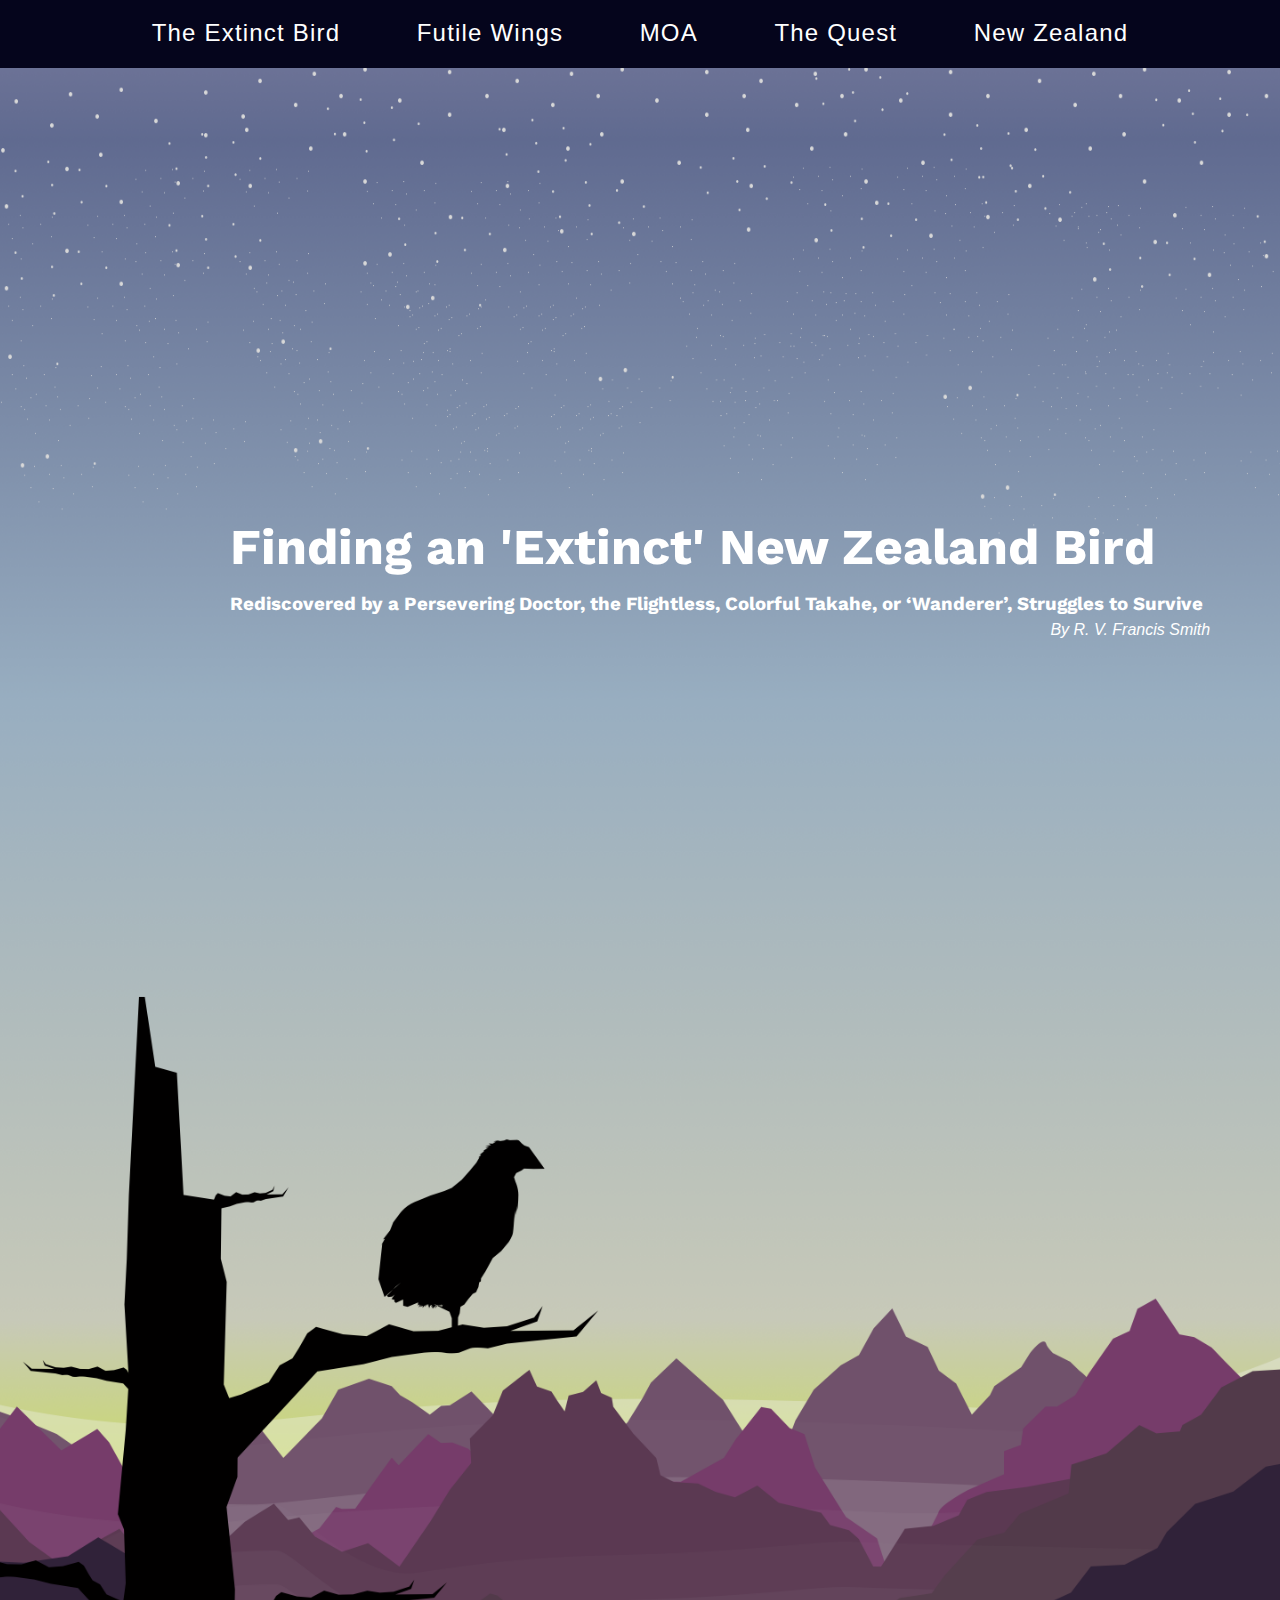
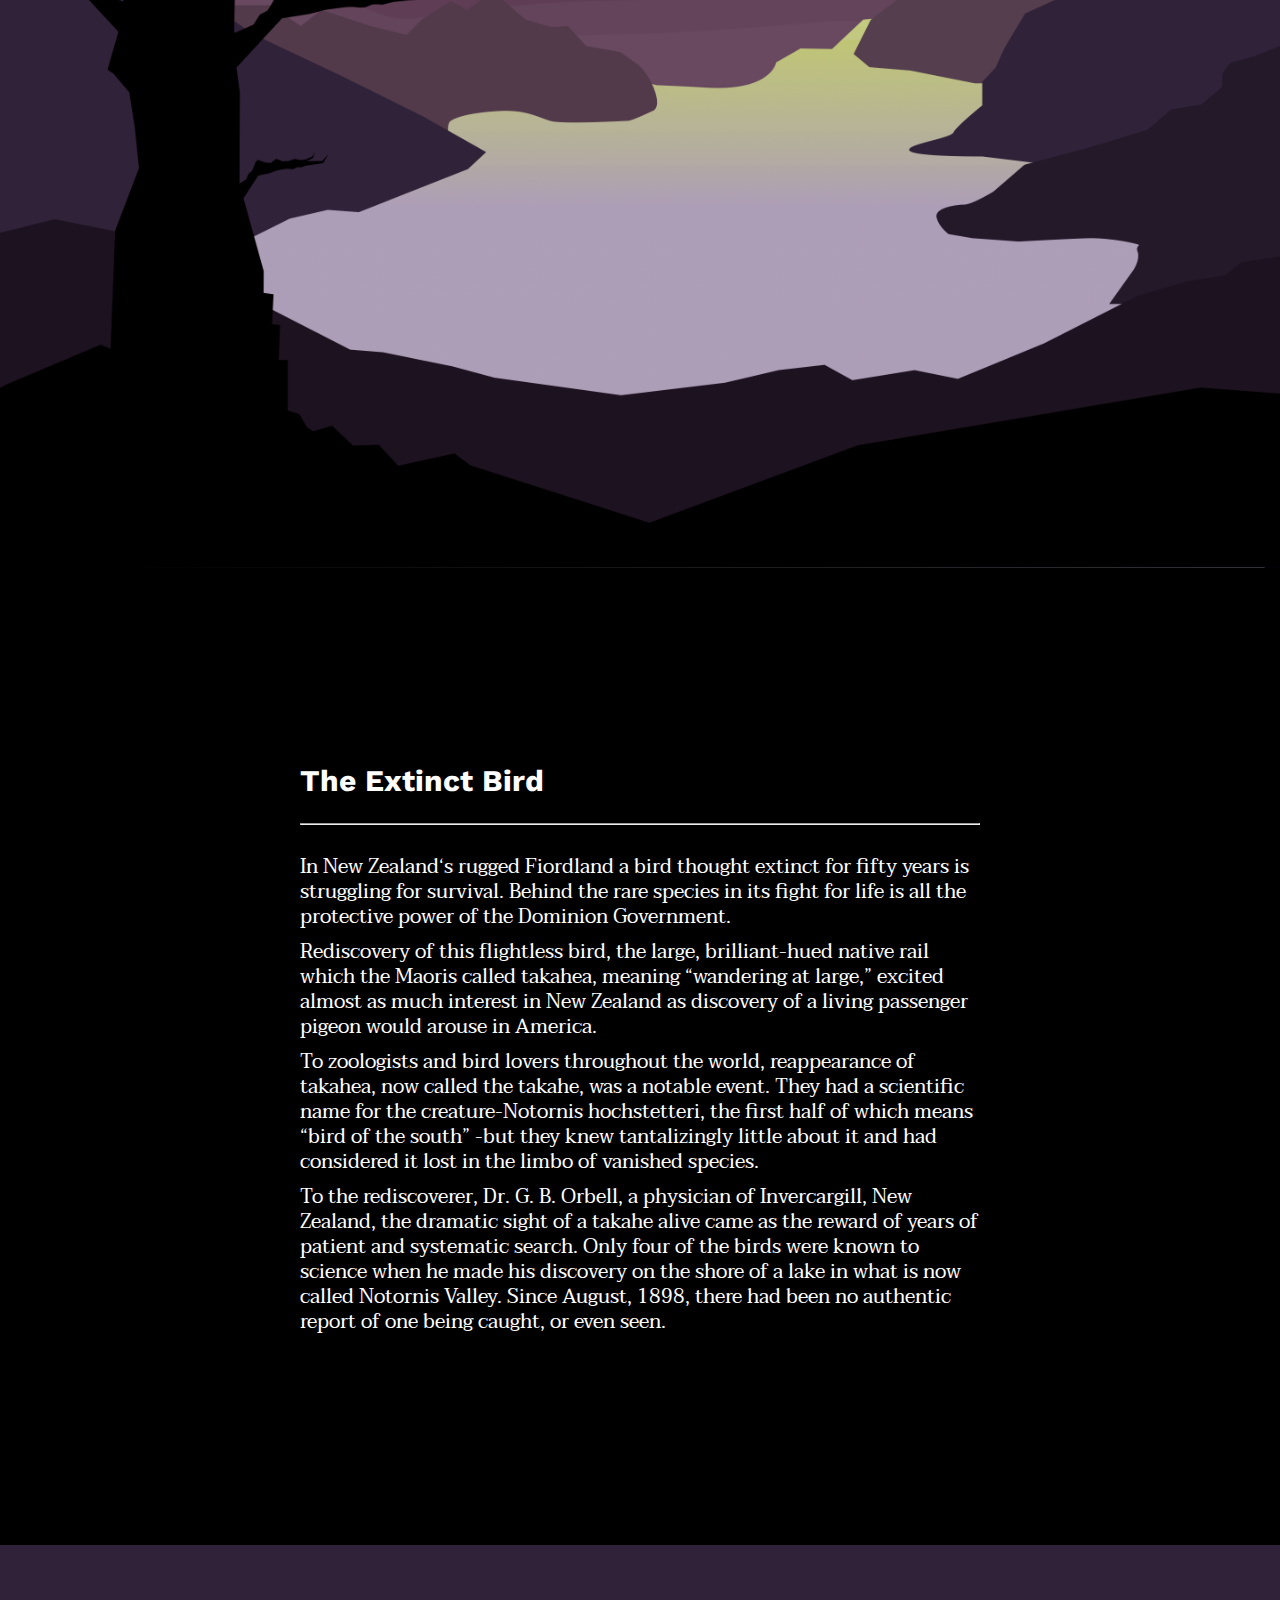
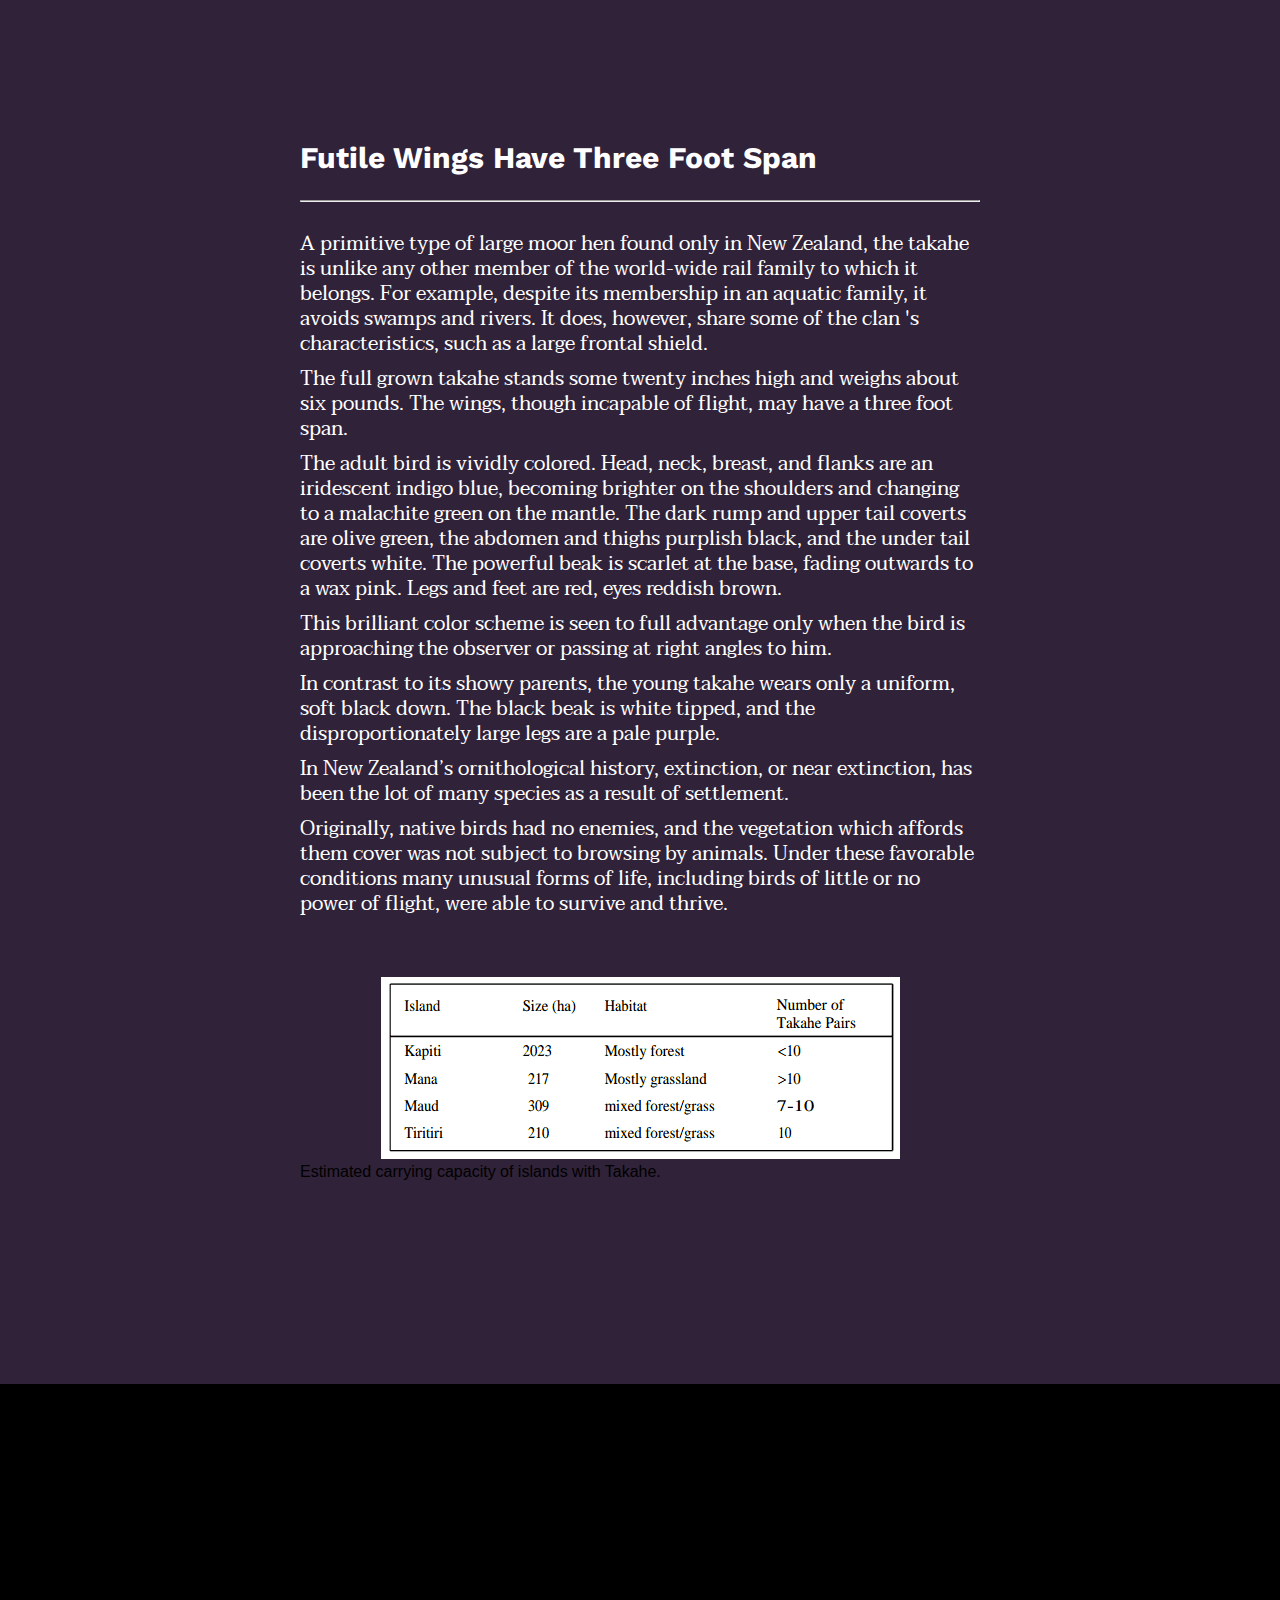
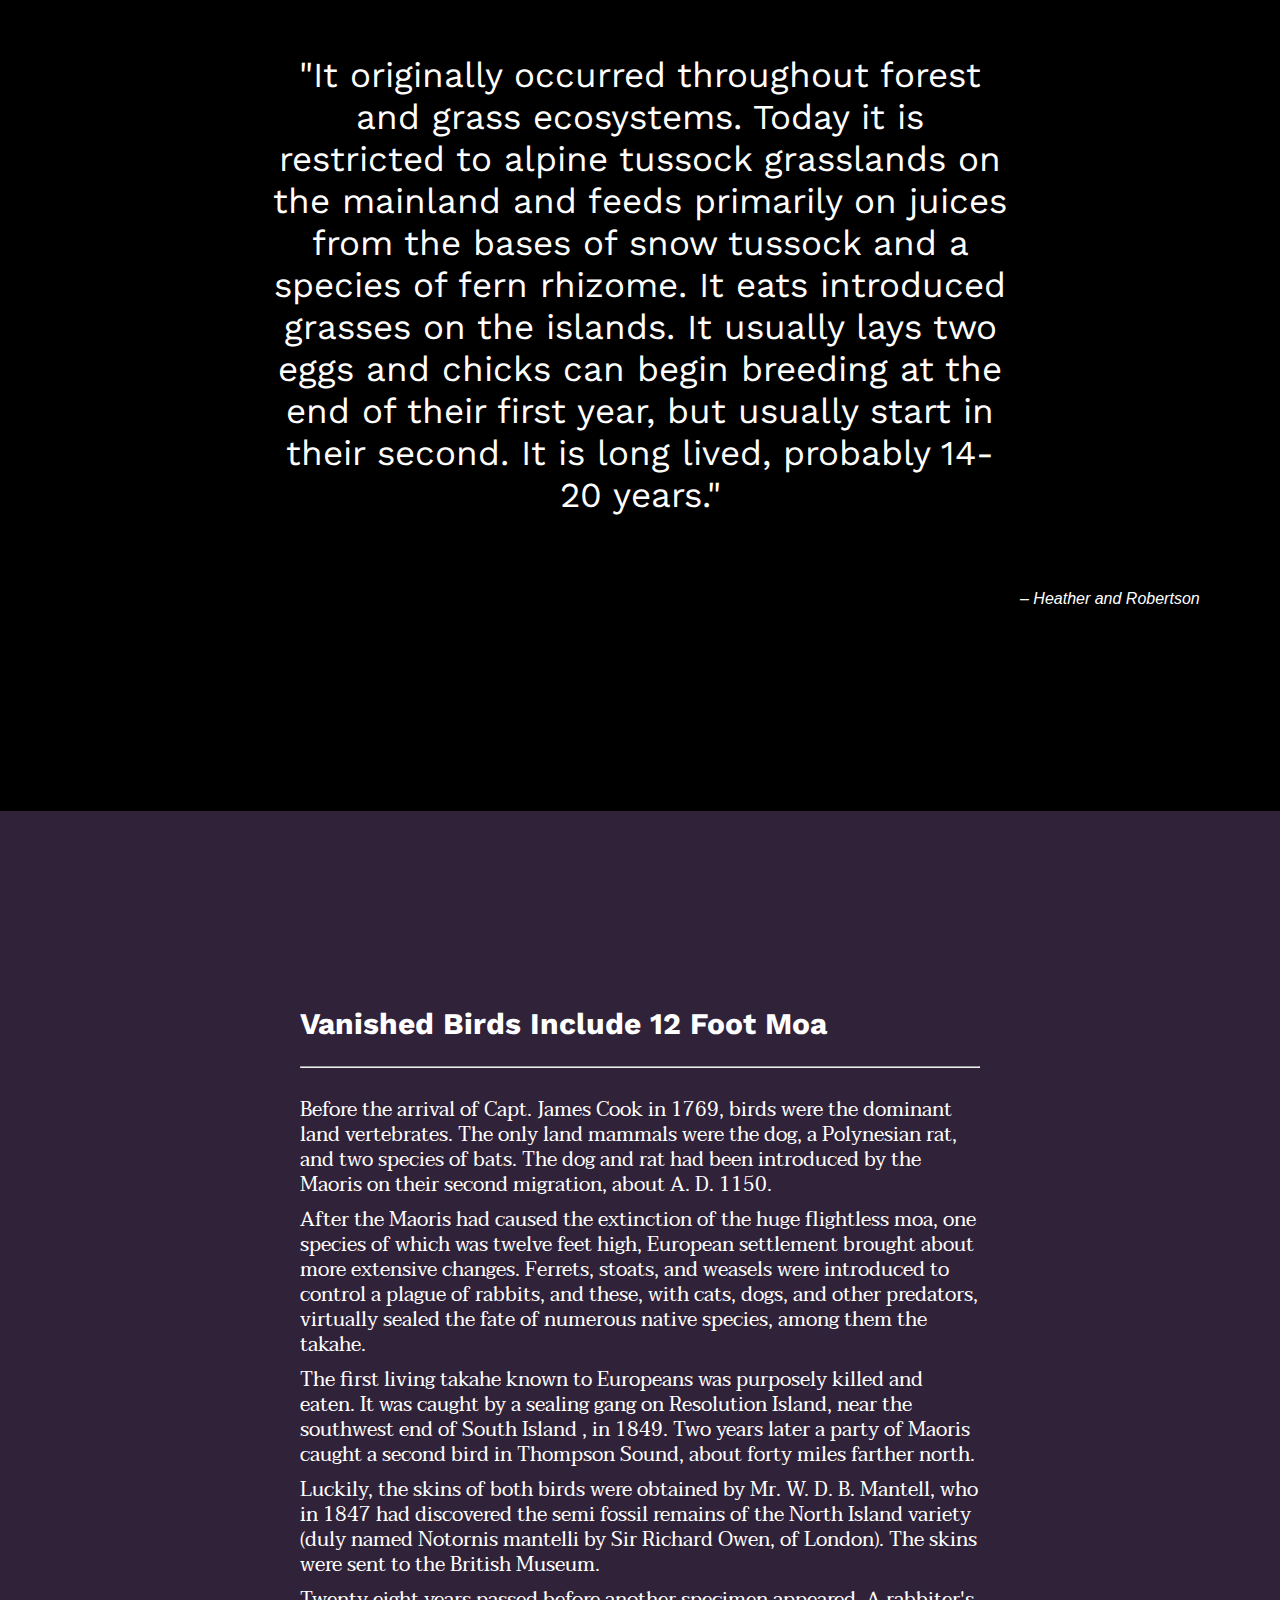
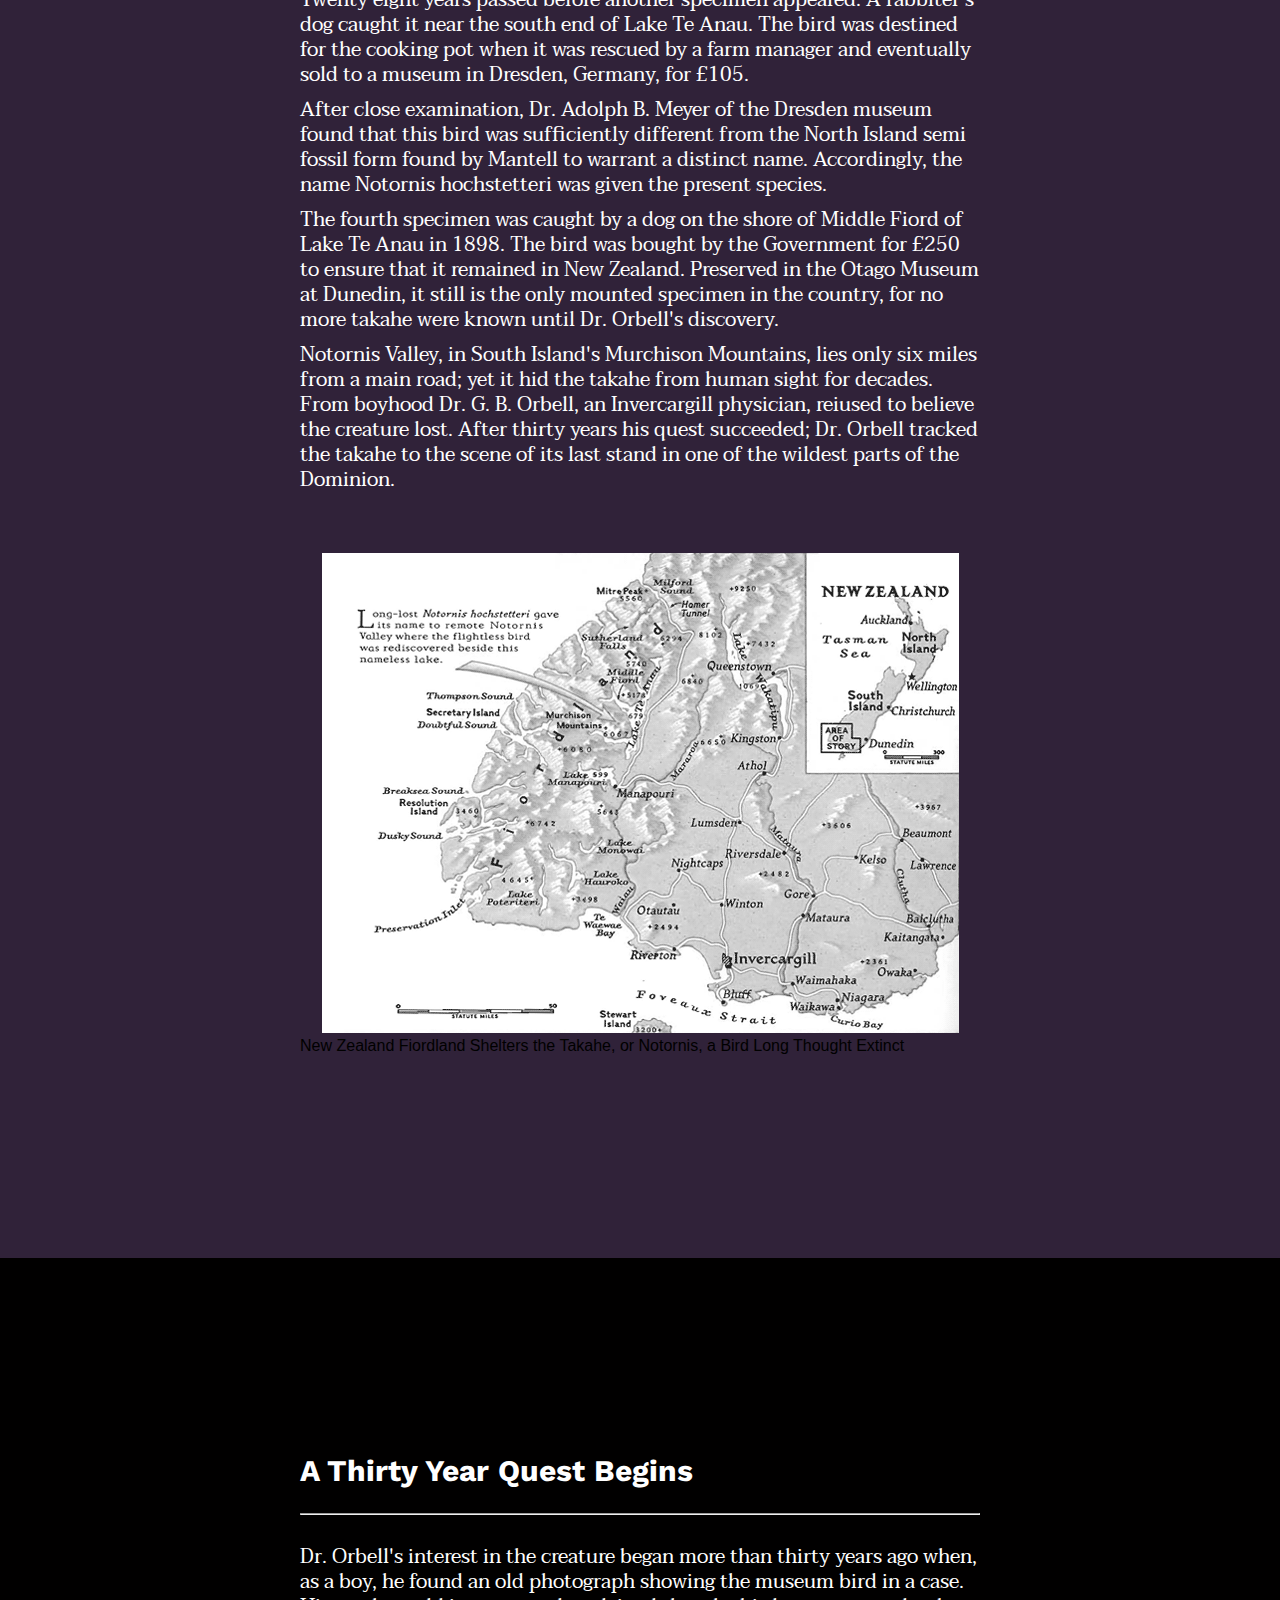
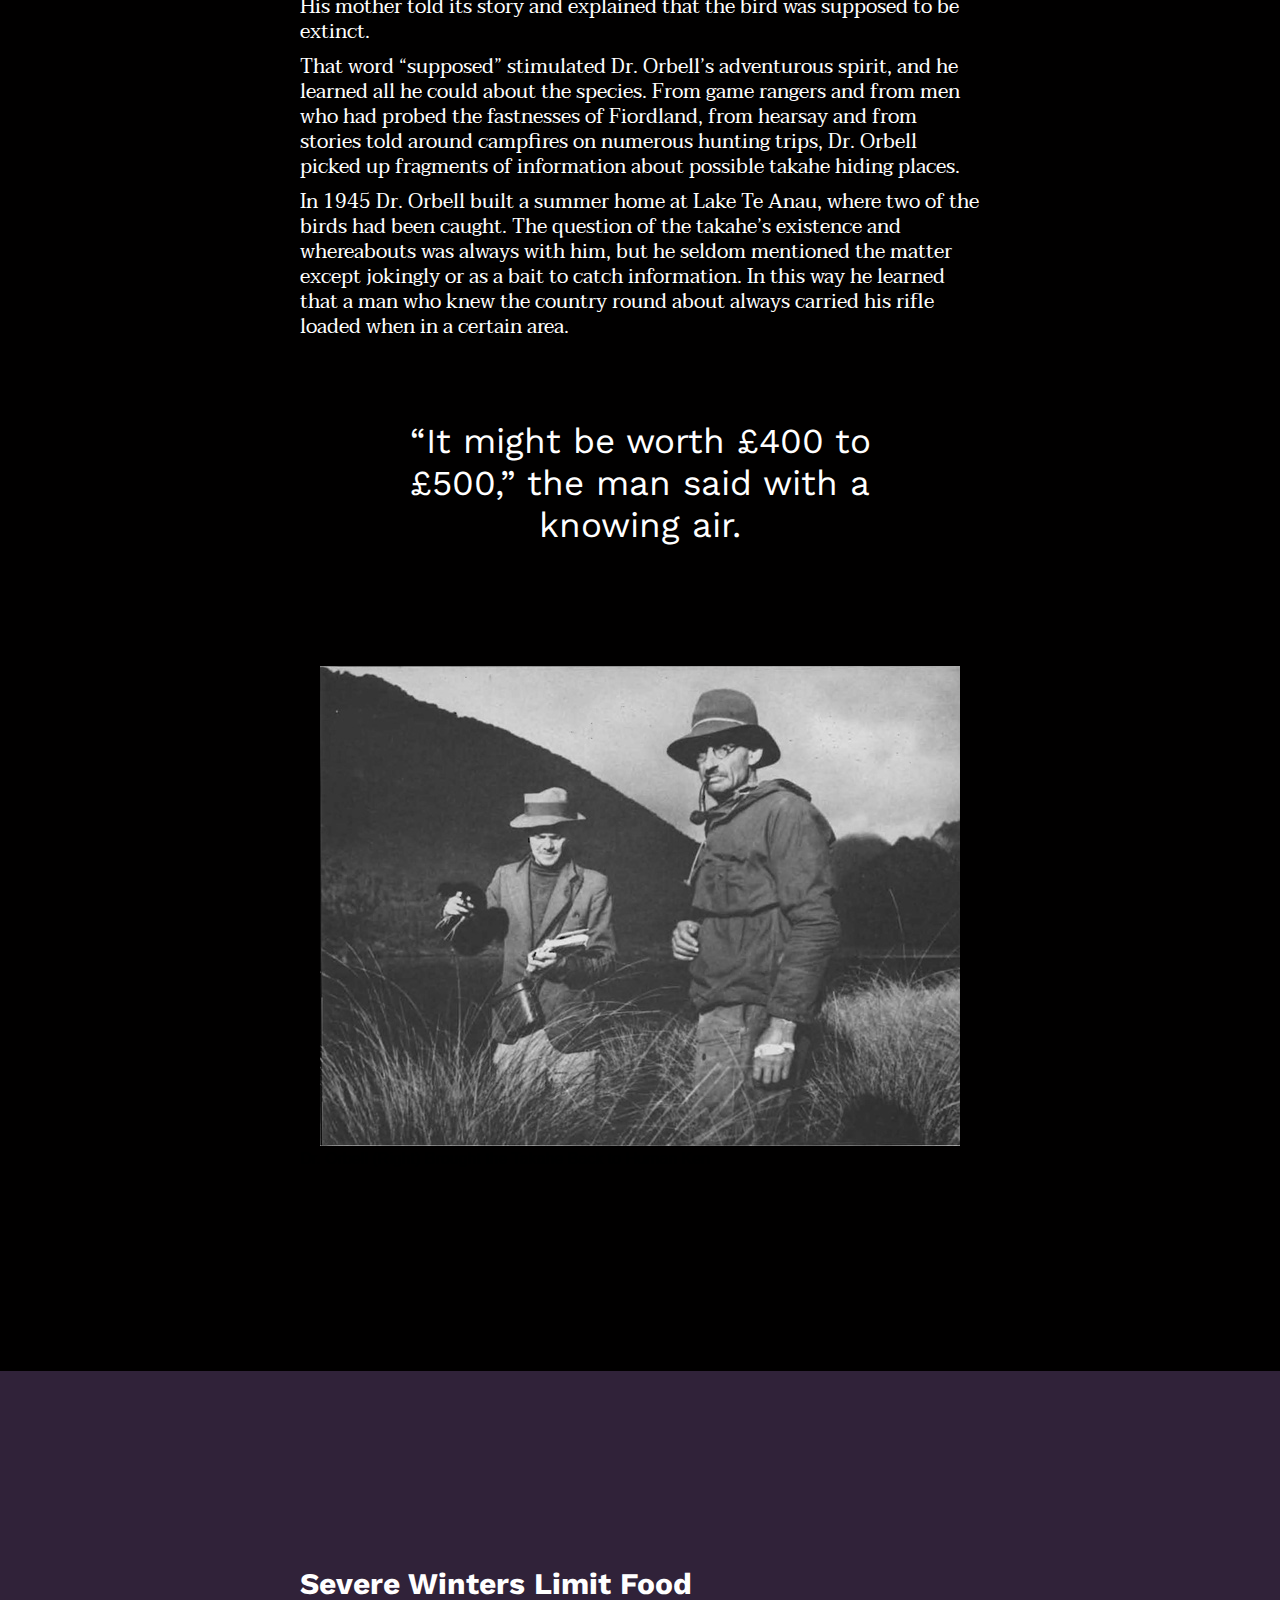
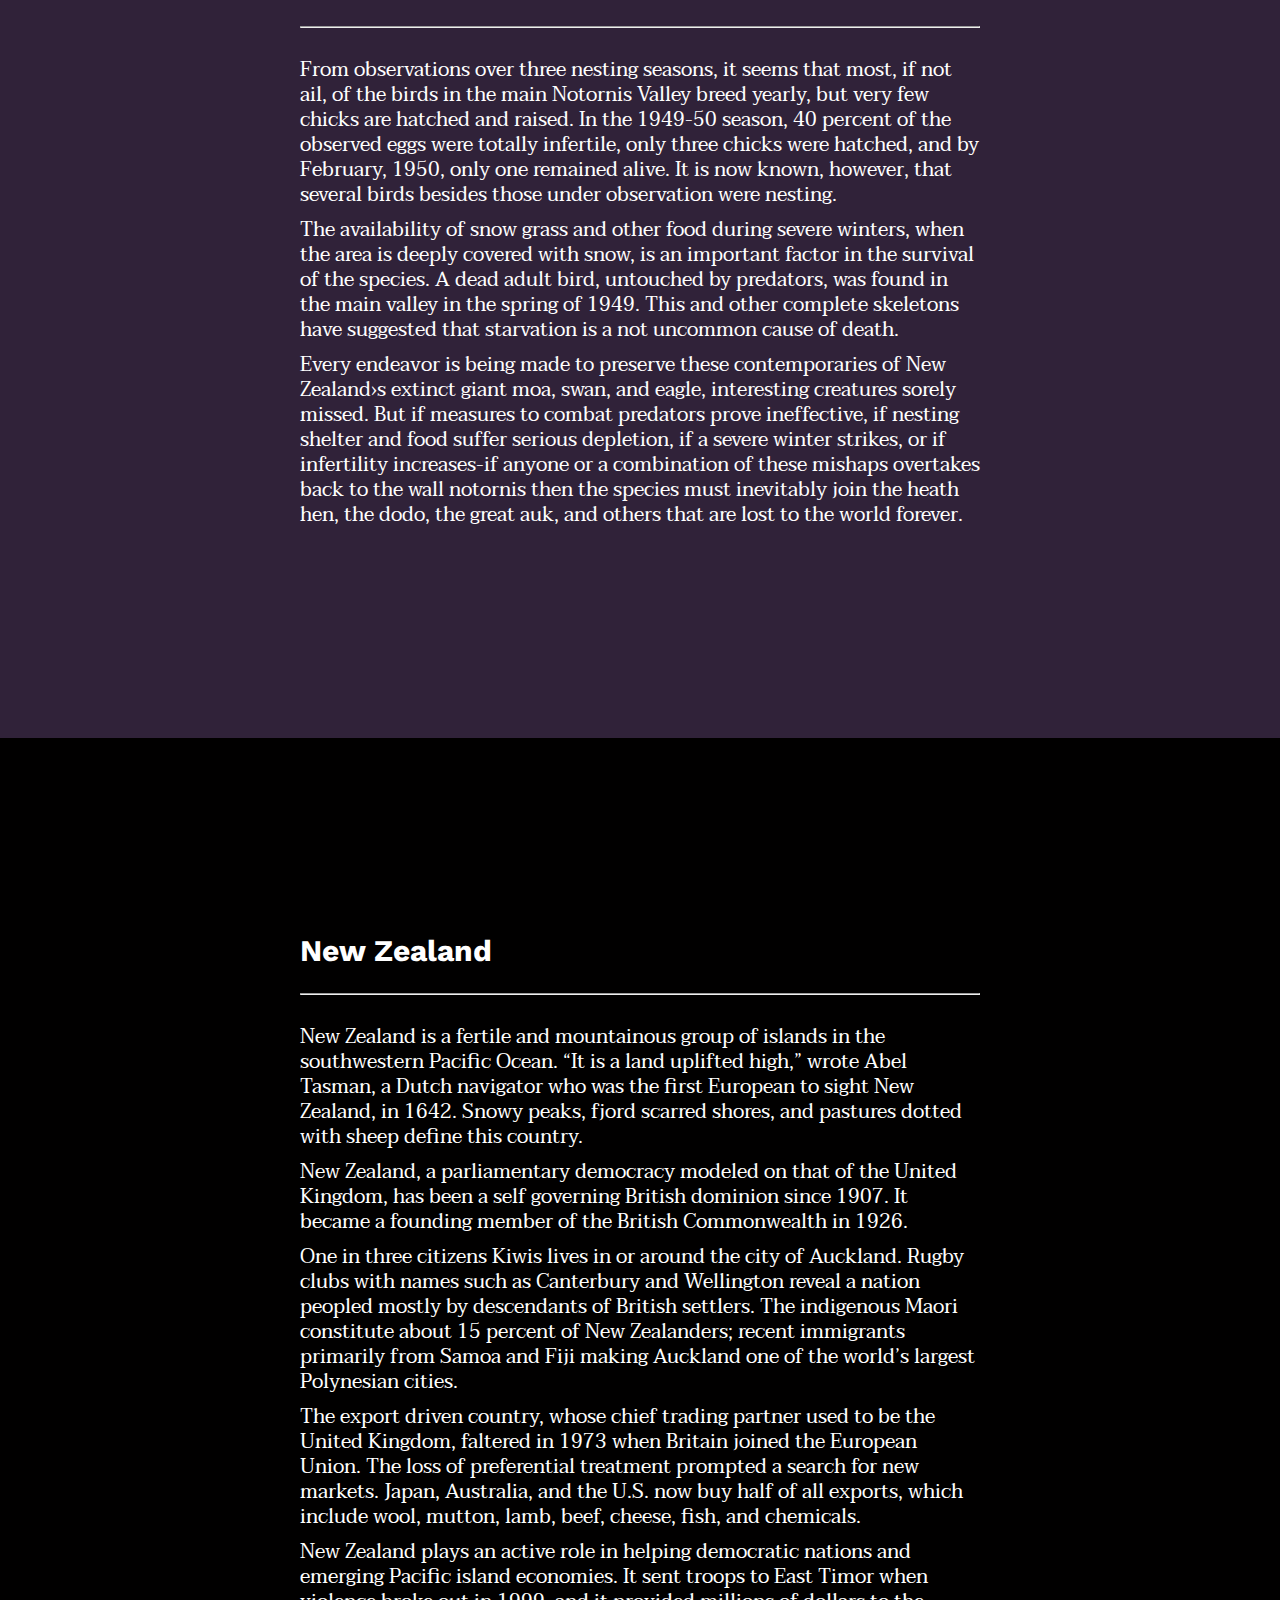
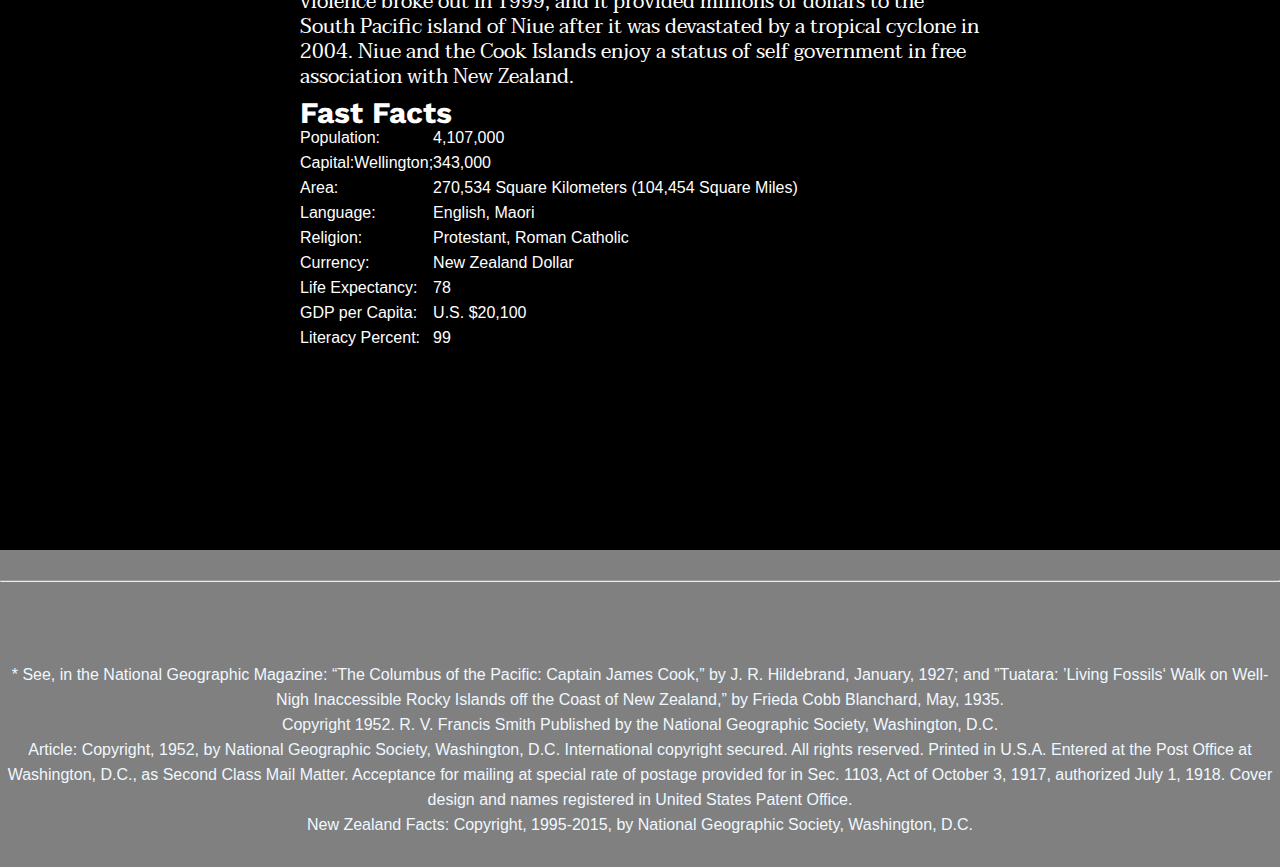
==== index.html @ 80caa203 "Commit" ====
<!DOCTYPE html>
  <html>
    <head>
      <title>
Finding an &lsquo;Extinct&rsquo; New Zealand Bird.
              
The National Geographic Magazine
Organised for the Increase and Diffusion of Geographic Knowledge

March, 1952
Volume CI
Number Three
      </title>
    <meta charset="UTF-8">
        <link href="https://fonts.googleapis.com/css?family=Taviraj:300|Work+Sans:600" rel="stylesheet">
         <link rel="stylesheet" type="text/css" href="css/normalize.css">
         <link rel="stylesheet" type="text/css" href="css/style.css">
</head> 
      
<header class="header">
    <ul>
        <li><a href="#extinctbird"> The Extinct Bird</a></li>
        <li><a href="#footspan"> Futile Wings</a></li>
        <li><a href="#MOA"> MOA</a></li>
        <li><a href="#quest"> The Quest</a></li>
        <li><a href="#newzealand"> New Zealand</a></li>
    </ul>
</header>
      
      <div class="imgbackground"></div>
        <div class="wrapper">
            <div class="title">
        <h1>
        Finding an 'Extinct' New Zealand Bird
        </h1>
        <h3>
        Rediscovered by a Persevering Doctor, the Flightless, Colorful Takahe, or &lsquo;Wanderer&rsquo;, Struggles to Survive
        </h3>
        <cite>
        By R. V. Francis Smith
        </cite>
                </div>

            <section id="extinctbird">
                <div class="space">
                    <h2>The Extinct Bird</h2>
                    <hr>
        <p>In New Zealand&lsquo;s rugged Fiordland a bird thought extinct for fifty years is struggling for survival. Behind the rare species in its fight for life is all the protective power of the Dominion Government.</p>
        <p>
        Rediscovery of this flightless bird, the large, brilliant&#45;hued native rail which the Maoris called takahea, meaning &ldquo;wandering at large,&rdquo; excited almost as much interest in New Zealand as discovery of a living passenger pigeon would arouse in America.
        </p>
        <p>
        To zoologists and bird lovers throughout the world, reappearance of takahea, now called the takahe, was a notable event. They had a scientific name for the creature&#45;Notornis hochstetteri, the first half of which means &ldquo;bird of the south&rdquo; &#45;but they knew tantalizingly little about it and had considered it lost in the limbo of vanished species.
        </p>
        <p>
        To the rediscoverer, Dr. G. B. Orbell, a physician of Invercargill, New Zealand, the dramatic sight of a takahe alive came as the reward of years of patient and systematic search. Only four of the birds were known to science when he made his discovery on the shore of a lake in what is now called Notornis Valley. Since August, 1898, there had been no authentic report of one being caught, or even seen.
        </p>
                    </div>
            </section>
            
            <section id="footspan">
                <div class="space">
        <h2>
        Futile Wings Have Three Foot Span
        </h2>
                    <hr>
        <p>
        A primitive type of large moor hen found only in New Zealand, the takahe is unlike any other member of the world&#45;wide rail family to which it belongs. For example, despite its membership in an aquatic family, it avoids swamps and rivers. It does, however, share some of the clan 's characteristics, such as a large frontal shield.
        </p>
        <p>
        The full grown takahe stands some twenty inches high and weighs about six pounds. The wings, though incapable of flight, may have a three foot span.
        </p>
        <p>
        The adult bird is vividly colored. Head, neck, breast, and flanks are an iridescent indigo blue, becoming brighter on the shoulders and changing to a malachite green on the mantle. The dark rump and upper tail coverts are olive green, the abdomen and thighs purplish black, and the under tail coverts white. The powerful beak is scarlet at the base, fading outwards to a wax pink. Legs and feet are red, eyes reddish brown.
        </p>
        <p>
        This brilliant color scheme is seen to full advantage only when the bird is approaching the observer or passing at right angles to him.
        </p>
        <p>
        In contrast to its showy parents, the young takahe wears only a uniform, soft black down. The black beak is white tipped, and the disproportionately large legs are a pale purple.
        </p>
        <p>
        In New Zealand&rsquo;s ornithological history, extinction, or near extinction, has been the lot of many species as a result of settlement.
        </p>
          <p>
        Originally, native birds had no enemies, and the vegetation which affords them cover was not subject to browsing by animals. Under these favorable conditions many unusual forms of life, including birds of little or no power of flight, were able to survive and thrive.
        </p>
                    
                       <img class="image" src="images/carrying-capacity.png">
                    
        <caption id="caption">
        Estimated carrying capacity of islands with Takahe.
        </caption>
                    
                    </div>
                
            </section>         

                <section id="blockquote">
                    <div class="space2">
        <blockquote class="blockquote">
        "It originally occurred throughout forest and grass ecosystems. Today it is restricted to alpine tussock grasslands on the mainland and feeds primarily on juices from the bases of snow tussock and a species of fern rhizome. It eats introduced grasses on the islands. It usually lays two eggs and chicks can begin breeding at the end of their first year, but usually start in their second. It is long lived, probably 14&#45;20 years."
        </blockquote>
                    <cite>
        &#150; Heather and Robertson
        </cite>
                        </div>
                    </section>
     
            
            
             <section id="MOA">
                 <div class="space">
        <h2>
        Vanished Birds Include 12 Foot Moa
        </h2>
                     <hr>
        <p>
        Before the arrival of Capt. James Cook in 1769, birds were the dominant land vertebrates. The only land mammals were the dog, a Polynesian rat, and two species of bats. The dog and rat had been introduced by the Maoris on their second migration, about A. D. 1150. 
        </p>
        <p>
        After the Maoris had caused the extinction of the huge flightless moa, one species of which was twelve feet high, European settlement brought about more extensive changes. Ferrets, stoats, and weasels were introduced to control a plague of rabbits, and these, with cats, dogs, and other predators, virtually sealed the fate of numerous native species, among them the takahe.
        </p>
        <p>
        The first living takahe known to Europeans was purposely killed and eaten. It was caught by a sealing gang on Resolution Island, near the southwest end of South Island , in 1849. Two years later a party of Maoris caught a second bird in Thompson Sound, about forty miles farther north.
        </p>
        <p>
        Luckily, the skins of both birds were obtained by Mr. W. D. B. Mantell, who in 1847 had discovered the semi fossil remains of the North Island variety &#40;duly named Notornis mantelli by Sir Richard Owen, of London&#41;. The skins were sent to the British Museum.
        </p>
        <p>
        Twenty eight years passed before another specimen appeared. A rabbiter's dog caught it near the south end of Lake Te Anau. The bird was destined for the cooking pot when it was rescued by a farm manager and eventually sold to a museum in Dresden, Germany, for &#163;105.
        </p>
        <p>
        After close examination, Dr. Adolph B. Meyer of the Dresden museum found that this bird was sufficiently different from the North Island semi fossil form found by Mantell to warrant a distinct name. Accordingly, the name Notornis hochstetteri was given the present species.
        </p>
        <p>
        The fourth specimen was caught by a dog on the shore of Middle Fiord of Lake Te Anau in 1898. The bird was bought by the Government for &#163;250 to ensure that it remained in New Zealand. Preserved in the Otago Museum at Dunedin, it still is the only mounted specimen in the country, for no more takahe were known until Dr. Orbell's discovery.
        </p>
        <p>
        Notornis Valley, in South Island's Murchison Mountains, lies only six miles from a main road; yet it hid the takahe from human sight for decades. From boyhood Dr. G. B. Orbell, an Invercargill physician, reiused to believe the creature lost. After thirty years his quest succeeded&#59; Dr. Orbell tracked the takahe to the scene of its last stand in one of the wildest parts of the Dominion.
        </p>


        <img class="image" src="images/new-zealand.png">
        <caption>
        New Zealand Fiordland Shelters the Takahe, or Notornis, a Bird Long Thought Extinct
        </caption>
                 </div>
            </section>
            
            <section id="quest">
                <div class="space">
        <h2>
        A Thirty Year Quest Begins
        </h2>
                    <hr>
        <p>
        Dr. Orbell's interest in the creature began more than thirty years ago when, as a boy, he found an old photograph showing the museum bird in a case. His mother told its story and explained that the bird was supposed to be extinct.
        </p>
        <p>
        That word &ldquo;supposed&rdquo; stimulated Dr. Orbell&rsquo;s adventurous spirit, and he learned all he could about the species. From game rangers and from men who had probed the fastnesses of Fiordland, from hearsay and from stories told around campfires on numerous hunting trips, Dr. Orbell picked up fragments of information about possible takahe hiding places.
        </p>
        <p>
        In 1945 Dr. Orbell built a summer home at Lake Te Anau, where two of the birds had been caught. The question of the takahe&rsquo;s existence and whereabouts was always with him, but he seldom mentioned the matter except jokingly or as a bait to catch information. In this way he learned that a man who knew the country round about always carried his rifle loaded when in a certain area.
        </p>

        <blockquote class="blockquote">
        &ldquo;It might be worth &#163;400 to &#163;500,&rdquo; the man said with a knowing air.
        </blockquote>

        <img class="image" src="images/bent-billiard-pipe.jpg">

        <caption>
        Dr. Orbell &#40;Right&#41; Brought the Takahe Back to Human Ken
        </caption>
                </div>
</section>

            
            <section id="winter">
                <div class="space">
        <h2>
        Severe Winters Limit Food
        </h2>
                    <hr>

        <p>
        From observations over three nesting seasons, it seems that most, if not ail, of the birds in the main Notornis Valley breed yearly, but very few chicks are hatched and raised. In the 1949&#45;50 season, 40 percent of the observed eggs were totally infertile, only three chicks were hatched, and by February, 1950, only one remained alive. It is now known, however, that several birds besides those under observation were nesting.
        </p>
        <p>
        The availability of snow grass and other food during severe winters, when the area is deeply covered with snow, is an important factor in the survival of the species. A dead adult bird, untouched by predators, was found in the main valley in the spring of 1949. This and other complete skeletons have suggested that starvation is a not uncommon cause of death.
        </p>
        <p>
        Every endeavor is being made to preserve these contemporaries of New Zealand&rsaquo;s extinct giant moa, swan, and eagle, interesting creatures sorely missed. But if measures to combat predators prove ineffective, if nesting shelter and food suffer serious depletion, if a severe winter strikes, or if infertility increases&#45;if anyone or a combination of these mishaps overtakes back to the wall notornis  then the species must inevitably join the heath hen, the dodo, the great auk, and others that are lost to the world forever.
        </p>
                </div>
            </section>
            
            <section id="newzealand">
                <div class="space">
        <h2>
        New Zealand
        </h2>
                    <hr>
        <p>
        New Zealand is a fertile and mountainous group of islands in the southwestern Pacific Ocean. &ldquo;It is a land uplifted high,&rdquo; wrote Abel Tasman, a Dutch navigator who was the first European to sight New Zealand, in 1642. Snowy peaks, fjord scarred shores, and pastures dotted with sheep define this country.
        </p>
        <p>
        New Zealand, a parliamentary democracy modeled on that of the United Kingdom, has been a self governing British dominion since 1907. It became a founding member of the British Commonwealth in 1926.
        </p>
        <p>
        One in three citizens Kiwis lives in or around the city of Auckland. Rugby clubs with names such as Canterbury and Wellington reveal a nation peopled mostly by descendants of British settlers. The indigenous Maori constitute about 15 percent of New Zealanders&#59; recent immigrants primarily from Samoa and Fiji making Auckland one of the world&rsquo;s largest Polynesian cities.
        </p>
        <p>
        The export driven country, whose chief trading partner used to be the United Kingdom, faltered in 1973 when Britain joined the European Union. The loss of preferential treatment prompted a search for new markets. Japan, Australia, and the U.S. now buy half of all exports, which include wool, mutton, lamb, beef, cheese, fish, and chemicals.
        </p>
        <p>
        New Zealand plays an active role in helping democratic nations and emerging Pacific island economies. It sent troops to East Timor when violence broke out in 1999, and it provided millions of dollars to the South Pacific island of Niue after it was devastated by a tropical cyclone in 2004. Niue and the Cook Islands enjoy a status of self government in free association with New Zealand.
        </p>
        <h2>
        Fast Facts
        </h2>

        <table>
        <tr>
        <td>
        Population&#58;
        </td>
        <td>
        4,107,000
        </td>
        </tr>
        <tr>
        <td>
        Capital:Wellington&#59;
        </td>
        <td>
        343,000
        </td>
        </tr>
        <tr>
        <td>
        Area&#58;
        </td>
        <td>
        270,534 Square Kilometers &#40;104,454 Square Miles&#41;
        </td>
        </tr>
        <tr>
        <td>
        Language&#58;
        </td>
        <td>
        English, Maori
        </td>
        </tr>
        <tr>
        <td>
        Religion&#58;
        </td>
        <td>
        Protestant, Roman Catholic
        </td>
        </tr>
        <tr>
        <td>
        Currency&#58;
        </td>
        <td>
        New Zealand Dollar
        </td>
        </tr>
        <tr>
        <td>
        Life Expectancy&#58;
        </td>
        <td>
        78
        </td>
        </tr>
        <tr>
        <td>
        GDP per Capita&#58;
        </td>
        <td>
        U.S. &#36;20,100
        </td>
        </tr>
        <tr>
        <td>
        Literacy Percent&#58;
        </td>
        <td>
        99
        </td>
        </tr>
        </table>
        
                </div>
    </section>
            
            <hr>
    
    <footer class="footer">
<caption>
&#42; See, in the National Geographic Magazine: &ldquo;The Columbus of the Pacific: Captain James Cook,&rdquo; by J. R. Hildebrand, January, 1927; and &rdquo;Tuatara: &rsquo;Living Fossils&lsquo; Walk on Well&#45;Nigh Inaccessible Rocky Islands off the Coast of New Zealand,&rdquo; by Frieda Cobb Blanchard, May, 1935.
<br>
Copyright 1952. R. V. Francis Smith
</caption>
<caption>
Published by the National Geographic Society, Washington, D.C.
<br>

Article&#58; Copyright, 1952, by National Geographic Society, Washington, D.C. International copyright secured. All rights reserved. Printed in U.S.A. Entered at the Post Office at Washington, D.C., as Second Class Mail Matter. Acceptance for mailing at special rate of postage provided for in Sec. 1103, Act of October 3, 1917, authorized July 1, 1918. Cover design and names registered in United States Patent Office.
<br>
New Zealand Facts: Copyright, 1995&#45;2015, by National Geographic Society, Washington, D.C.
    </caption>
        </footer>
  </html>
---- css/style.css ----
* {
    margin: auto 0;
    padding: 0;
    line-height: 25px;
    }

body {
    background-color: #05051C;
    max-width: 100%;
}

.wrapper {
    max-width: 100%;
    margin: 0 auto;
    background-color: grey;
}

.imgbackground {
    background-image: url(../images/backgroundill.png);
    background-size: cover;
    background-position: center center;
    height: 2100px;
    position: relative;
}

.space {
    padding: 200px 300px;
}

.space2 {
    padding: 200px 200px;
}


/*---
-----
HEADER
-----
---*/

.header ul {
  overflow:hidden;
  margin: 0 auto;
  padding: 20px 0;
  align: center;
  list-style-type: none;
  width: 100%;
  text-align: center;
 background-color: ##010000;
}

.header ul li {
    display: inline;
    font-size: 1.5em;
    padding-right: 1.5em;
    padding-left: 1.5em;
    text-align:center;
    letter-spacing: 1.2px;
    color: #62affe;
    font-family: ;
}

.header a {
    color: white;
    text-decoration: none;
}

header ul a:hover {
    text-decoration: underline;
}



/*---
-----
Typography
-----
---*/

h1, h2, h3 {
    color: white;
    font-family: 'Work Sans', sans-serif;
}

.title {
    position: absolute; 
   top: 500px; 
   left: 18%; 
   width: 100%; 
}

p {
     color: white;
    font-family: 'Taviraj', serif;
}
    

table tr td {
    color: white;
}


h1 {
    font-size: 50px;}
h2 {
    font-size: 30px;
}

p {
    font-size: 20px;
    padding-bottom: 10px;}

.blockquote {
    font-size: 35px;
    text-align: center;
    line-height:1.2em;
    color: black;
    padding: 2em;
    font-family: 'Work Sans', sans-serif;
    color: white;
}

cite {
    position: relative; 
    left: 820px;
    color: white;
}

hr { 
    margin: 30px 0;
}


/*---
-----
Bird
-----
---*/


#extinctbird {
    background-color: #010000;
}


#extinctbird p {
    color: white;}
    





/*---
-----
Futile Wings
-----
---*/

#footspan {
    background-color: #302239;}

#footspan p {
    color: white;}

.image {
    padding-top: 50px;
    display: block;
    margin-left: auto;
    margin-right: auto;
}

caption {
    padding-top: 30px;
    text-align: center;
}

/*---
-----
Blockquote
-----
---*/

#blockquote {
    background-color: #010000;}




/*---
-----
MOA
-----
---*/

#MOA {
    background-color: #302239;}



/*---
-----
Quest
-----
---*/

#quest {
    background-color: #010000;}


/*---
-----
Winter
-----
---*/

#winter { background-color: #302239;}


/*---
-----
New Zealand
-----
---*/

#newzealand {
    background-color: #010000;}







/*---
-----
Footer
-----
---*/

.footer {
    color: aliceblue;
    padding-top: 50px;
    padding-bottom: 30px;
    text-align: center;
    background-color: ##010000;
}
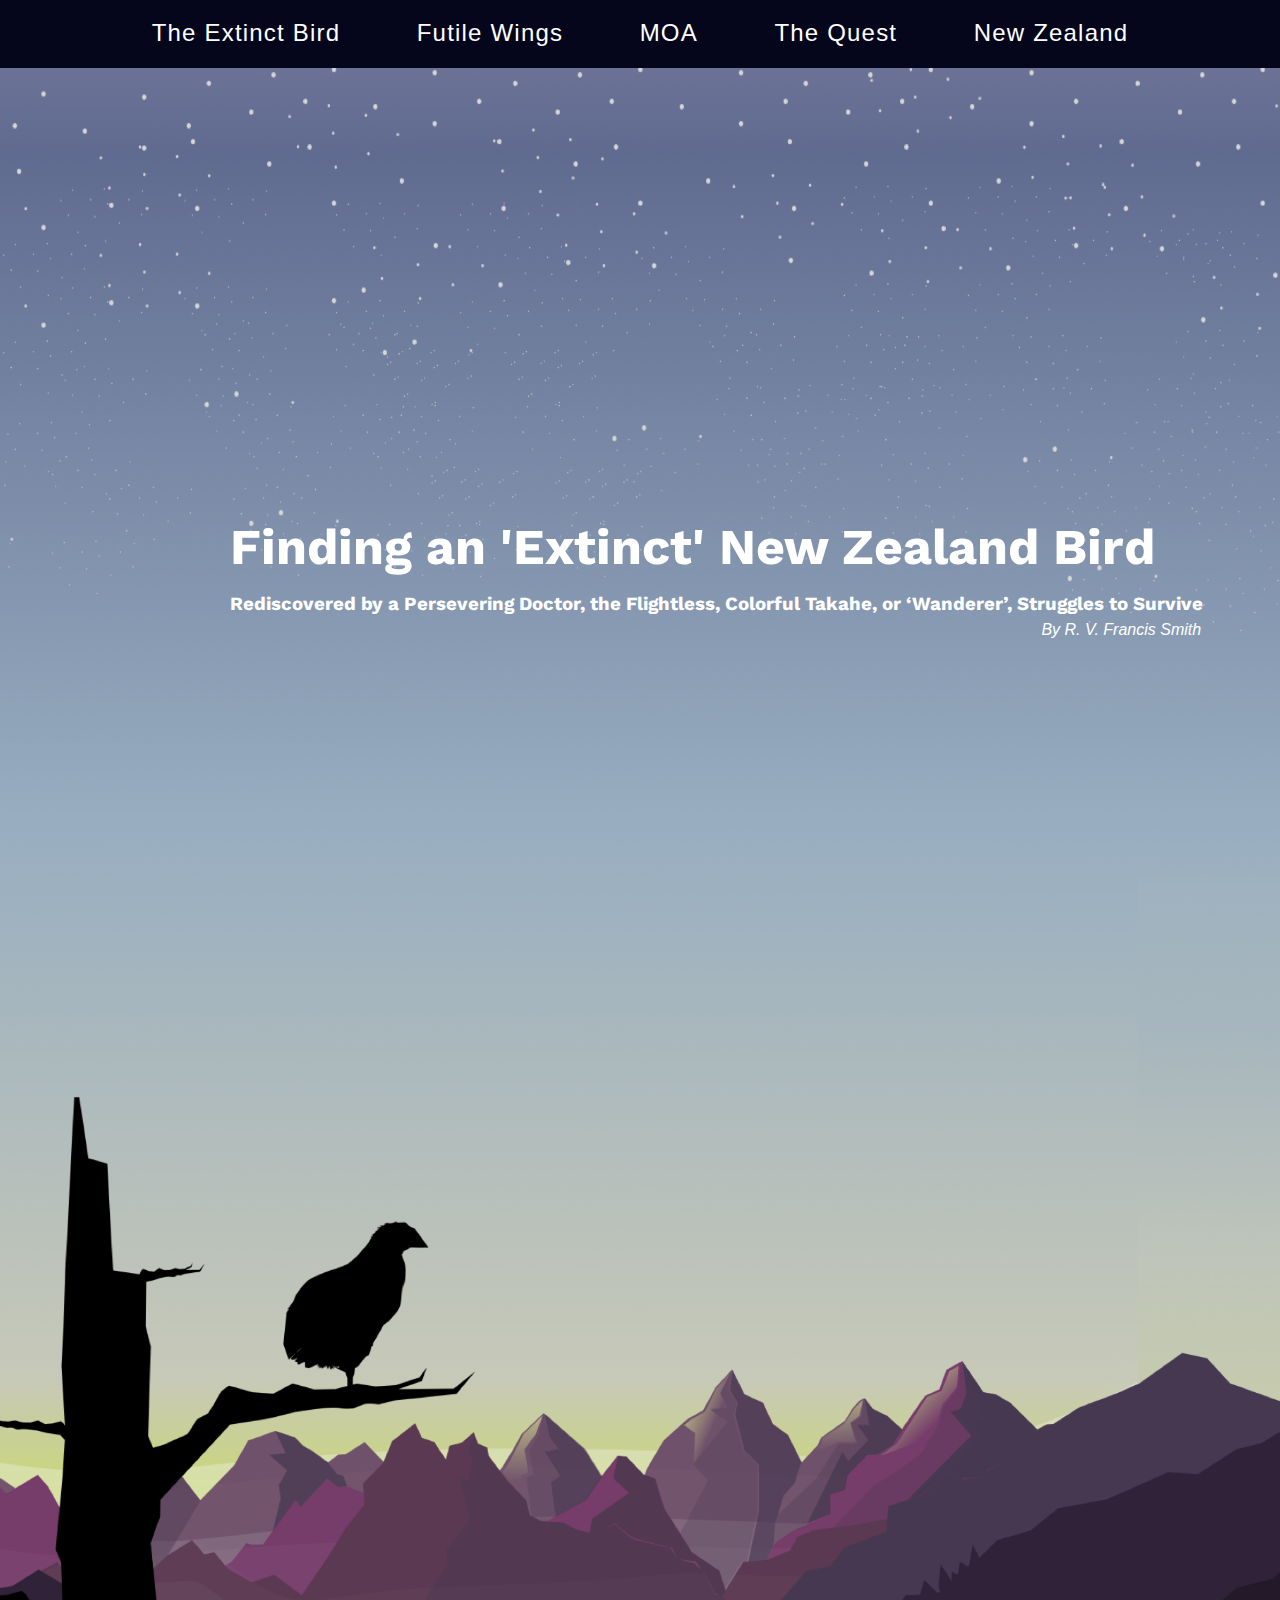
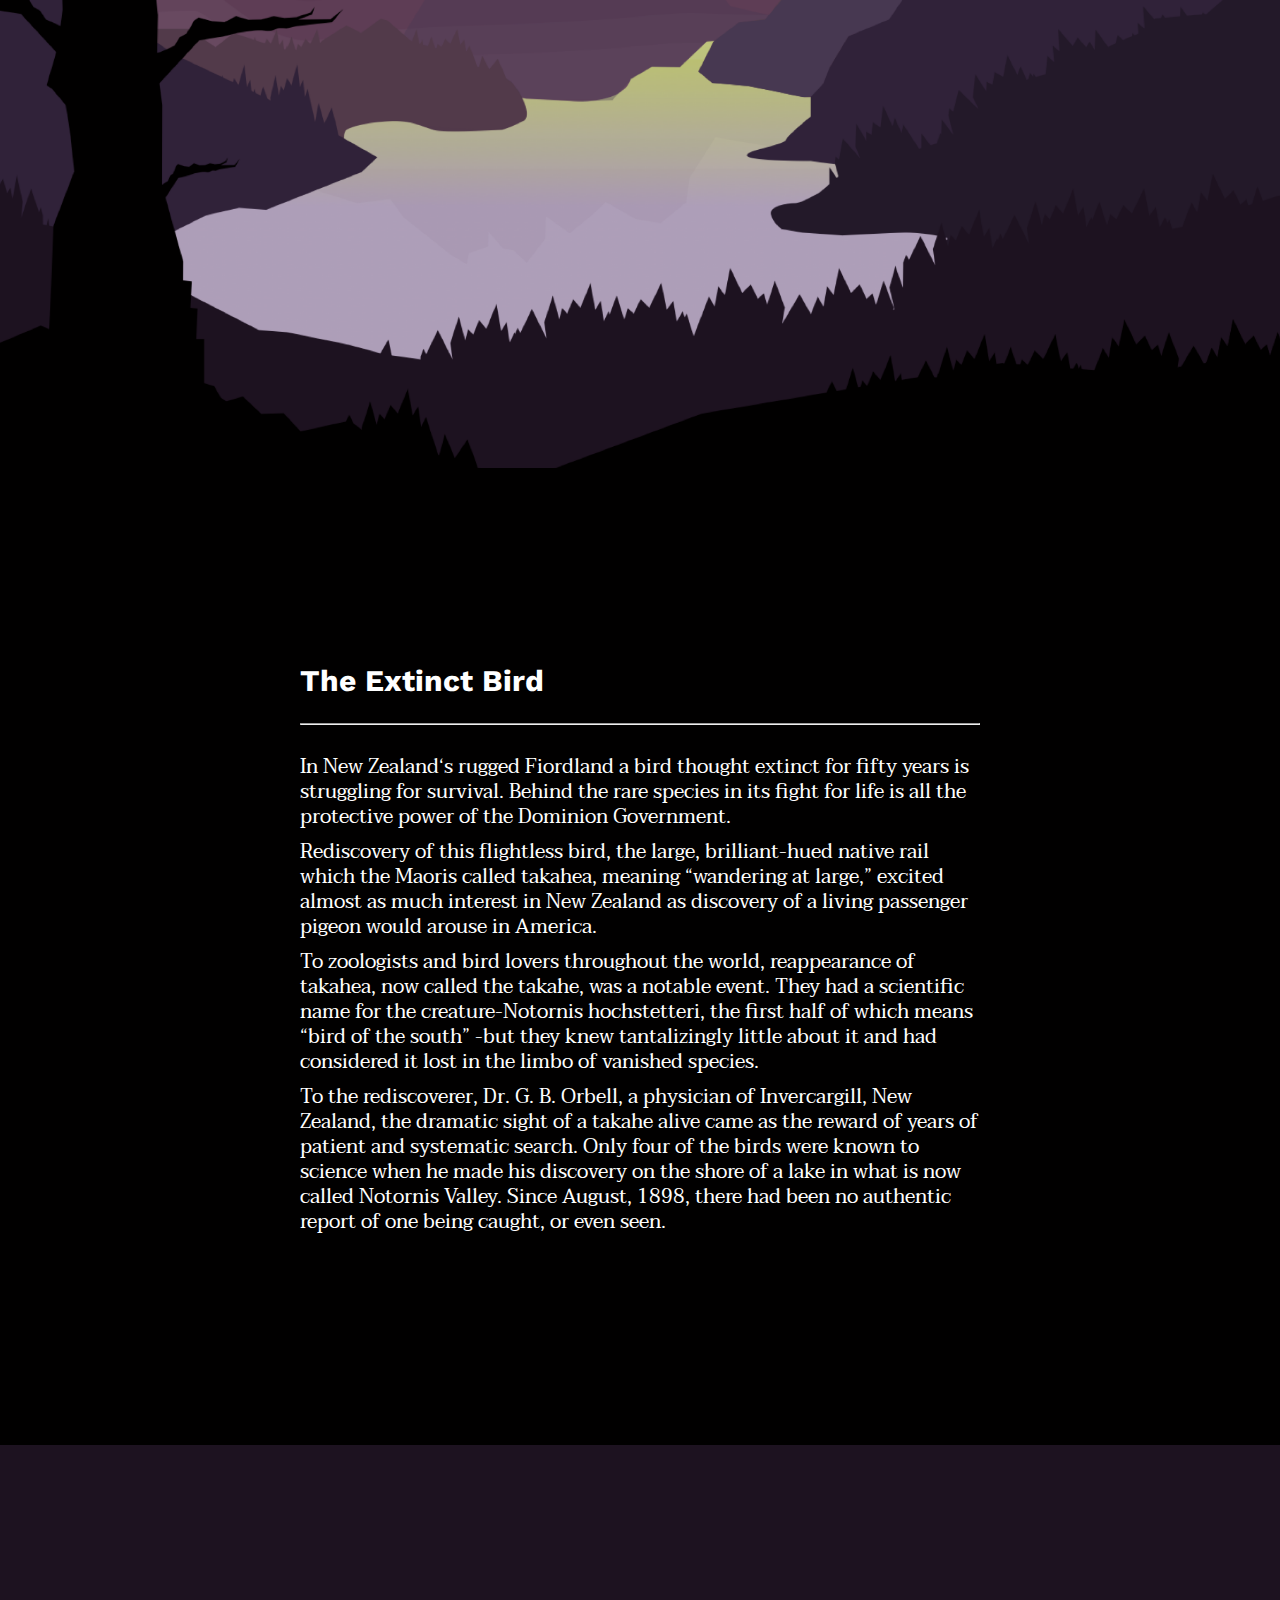
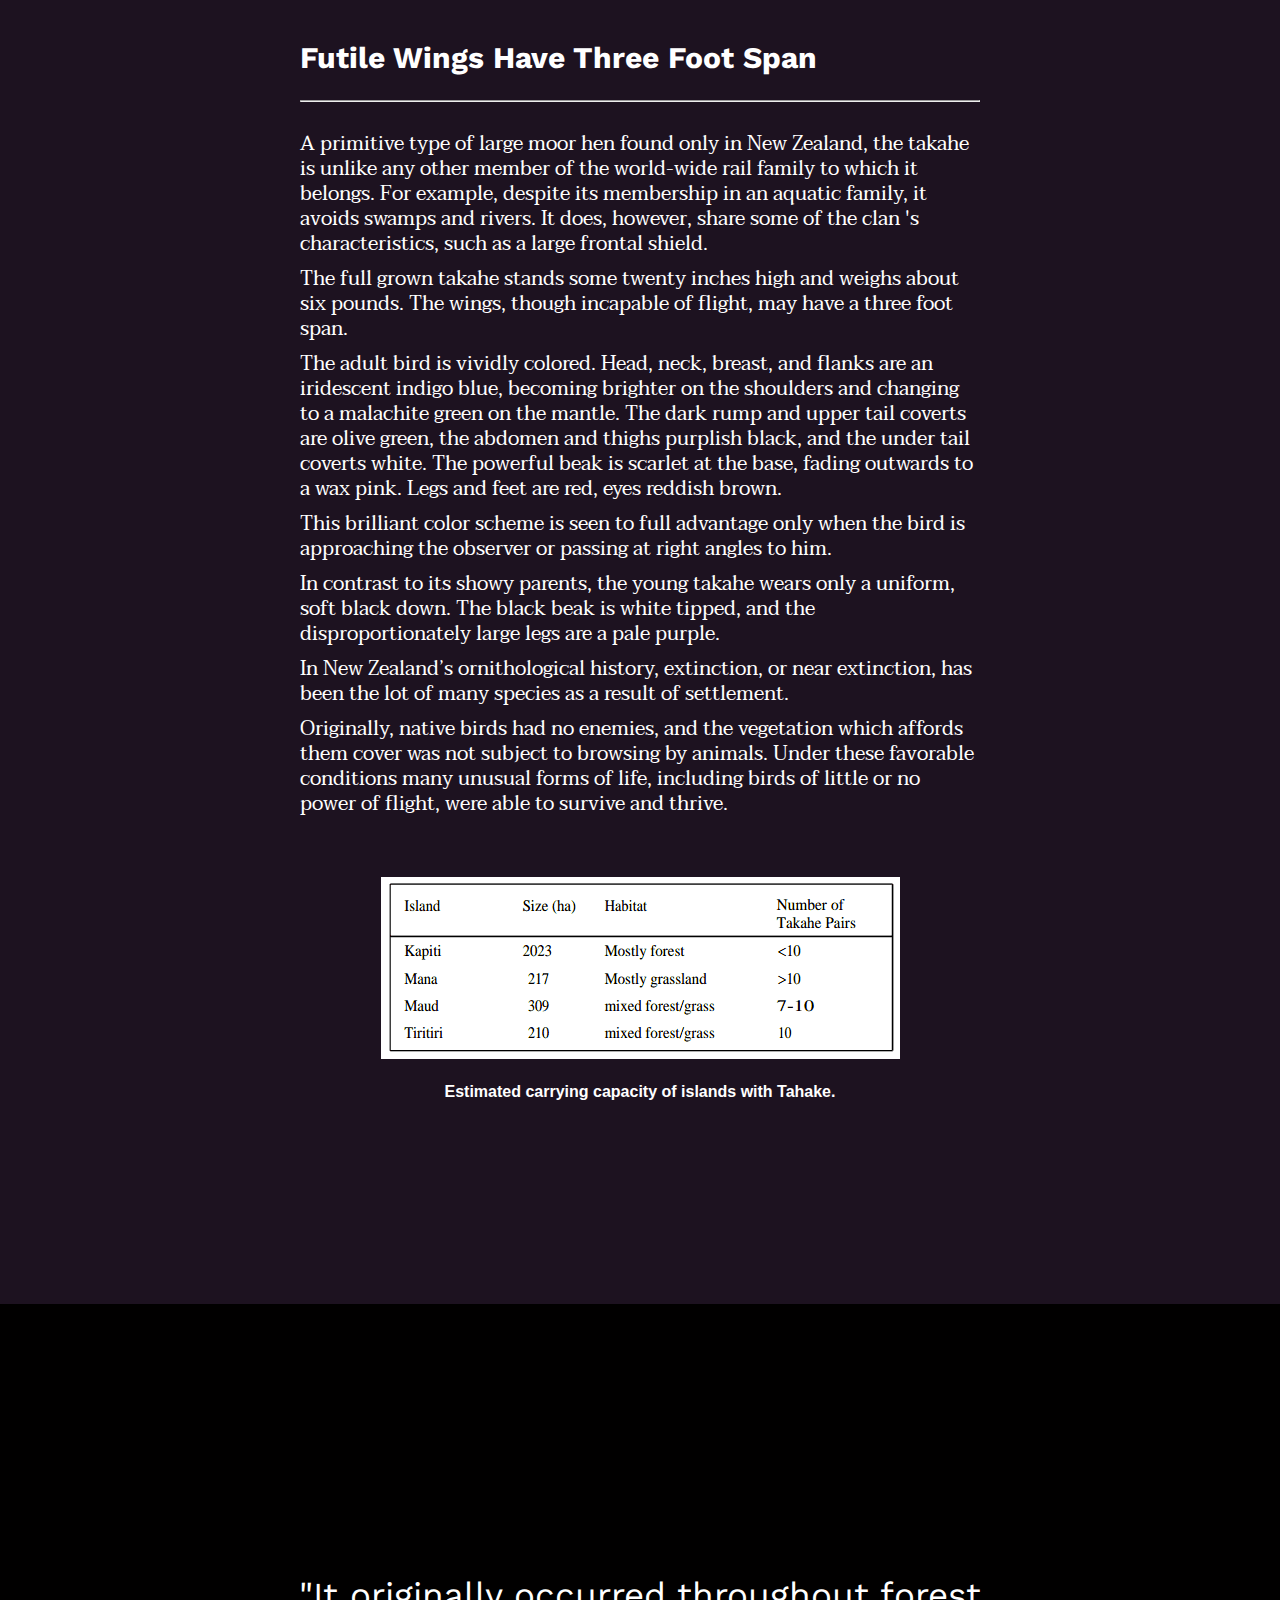
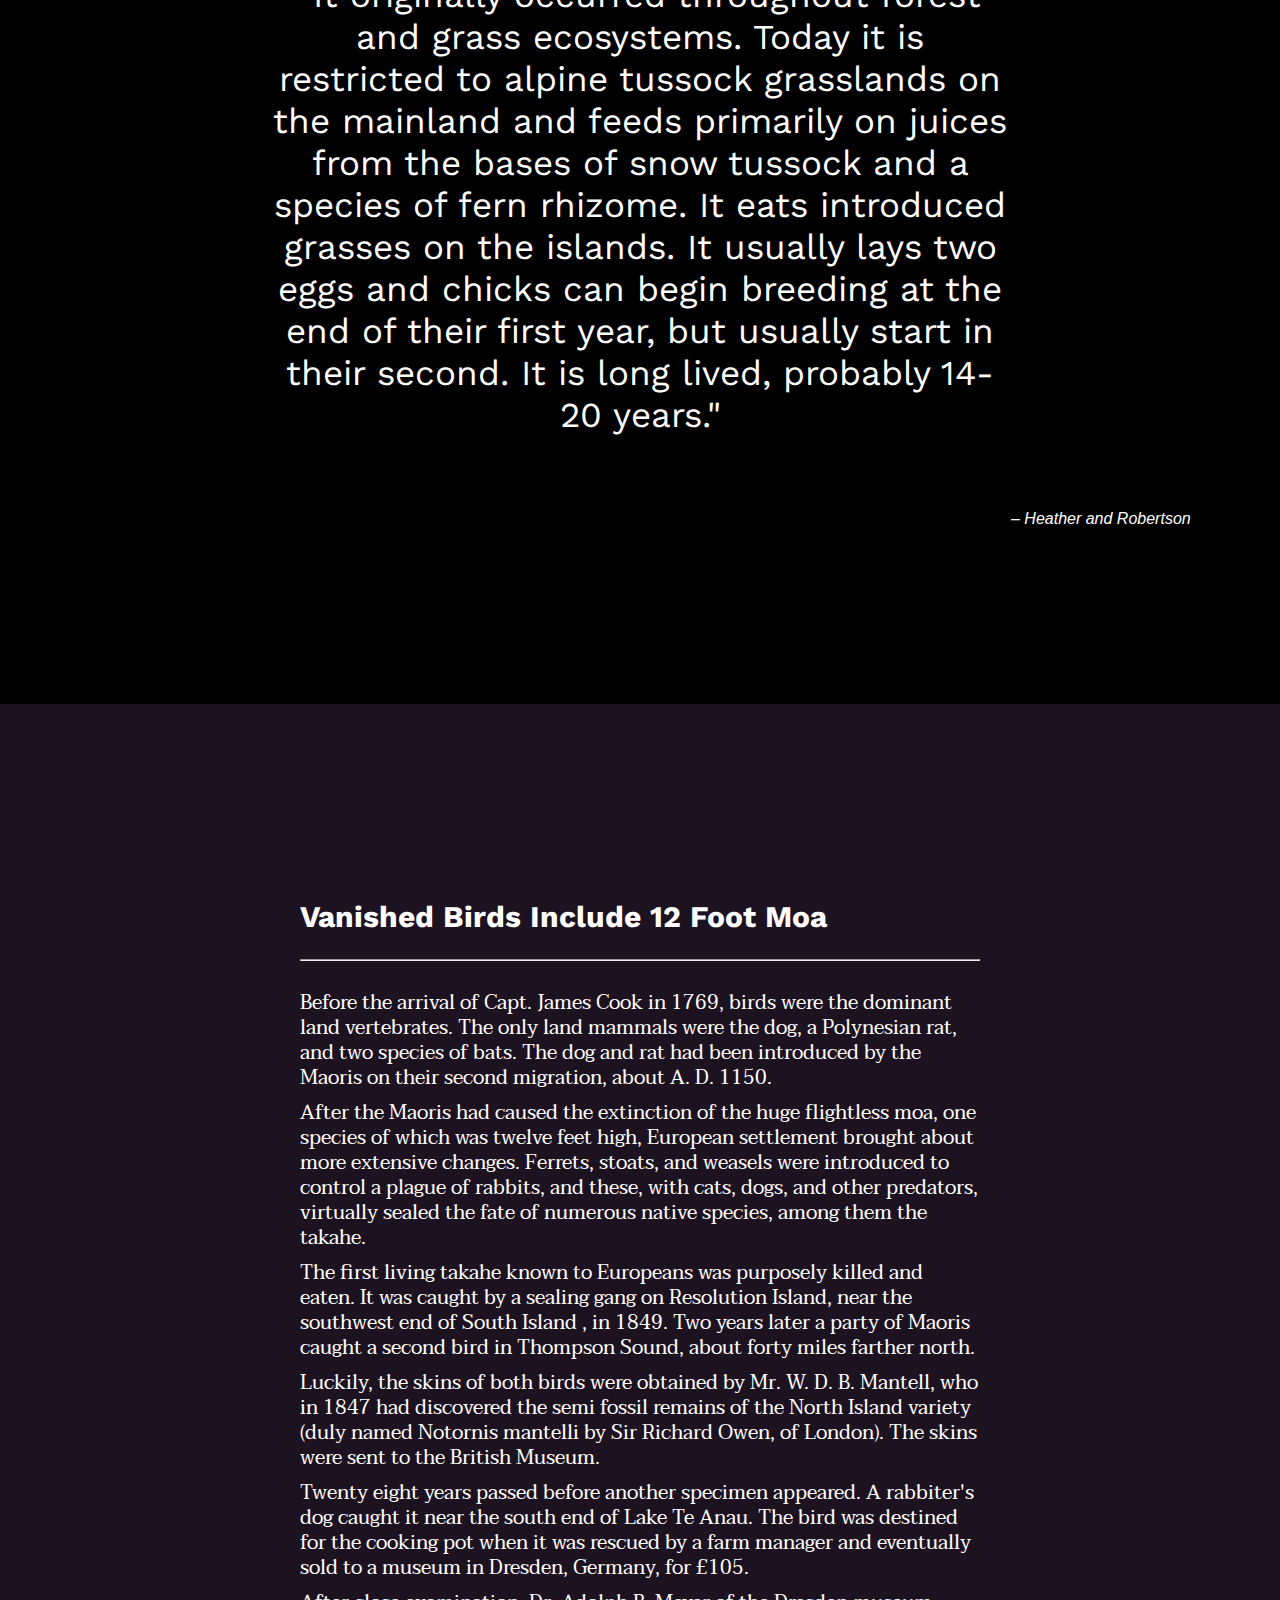
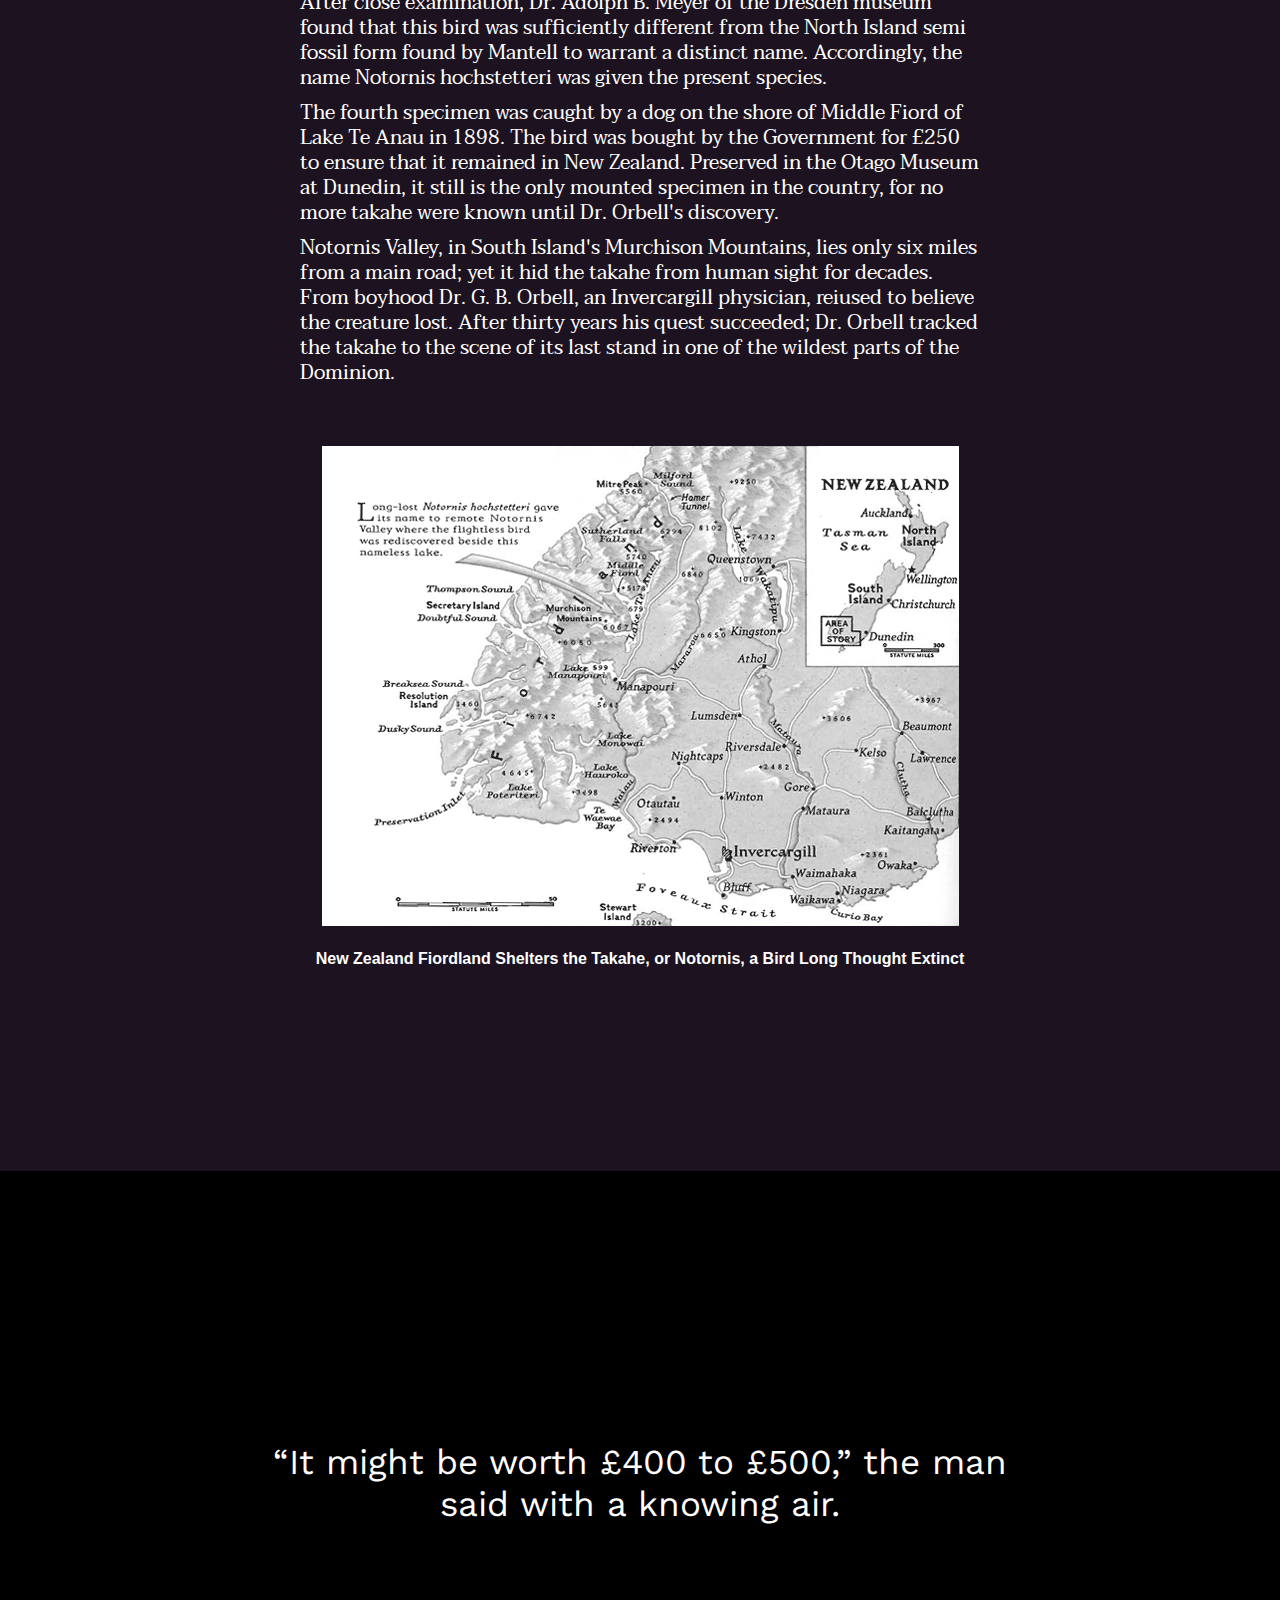
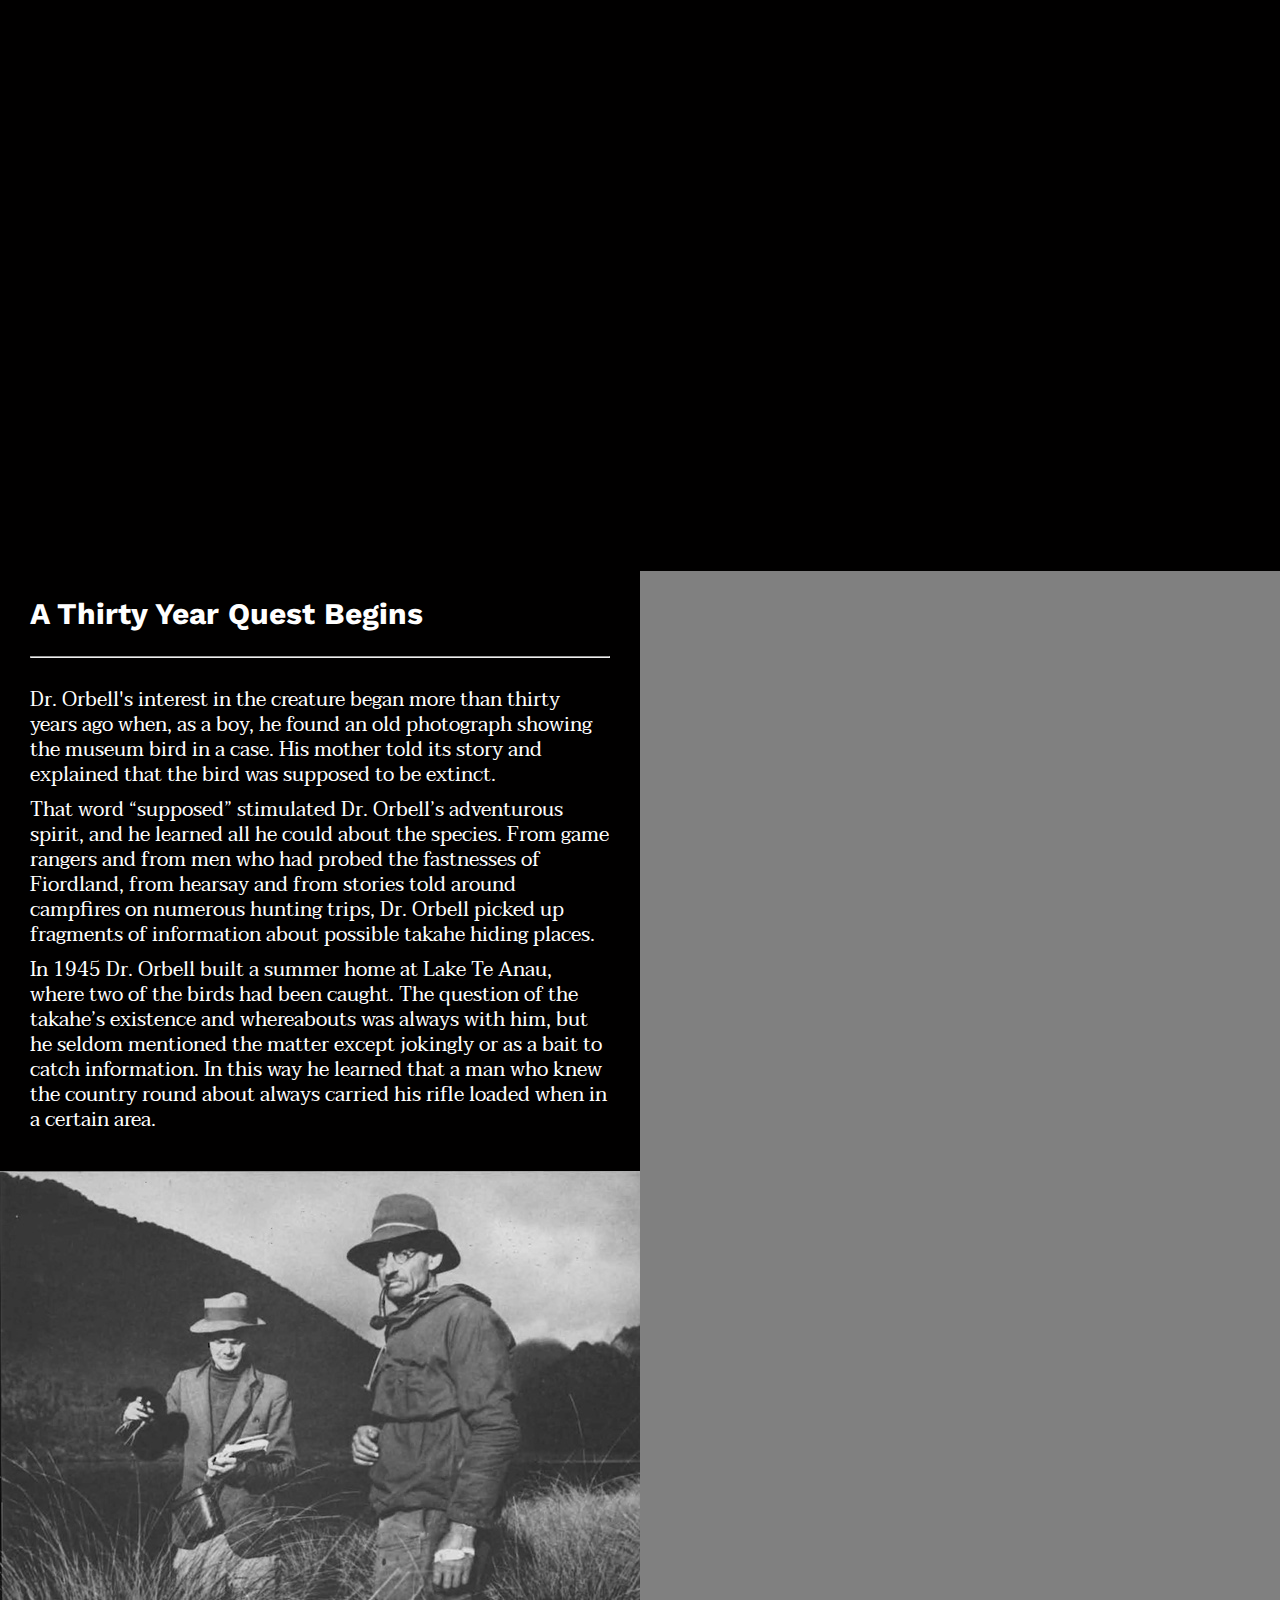
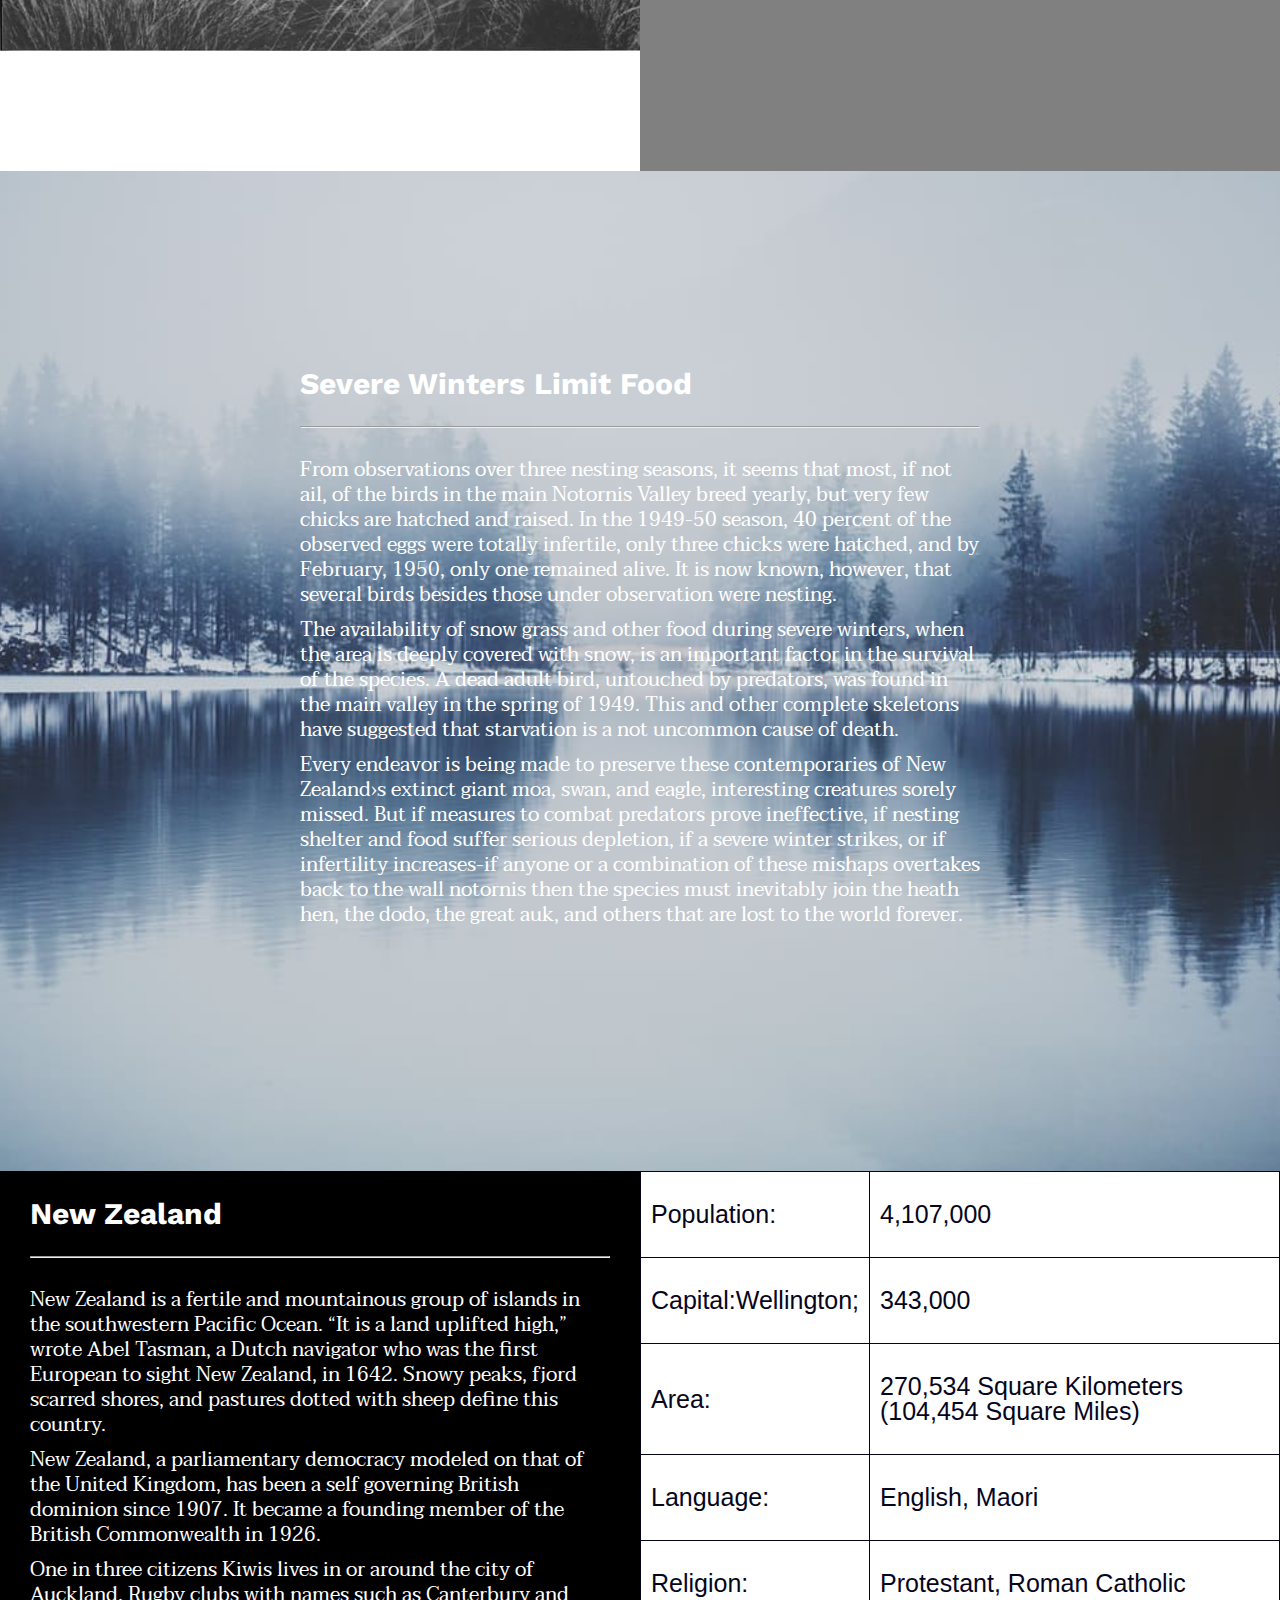
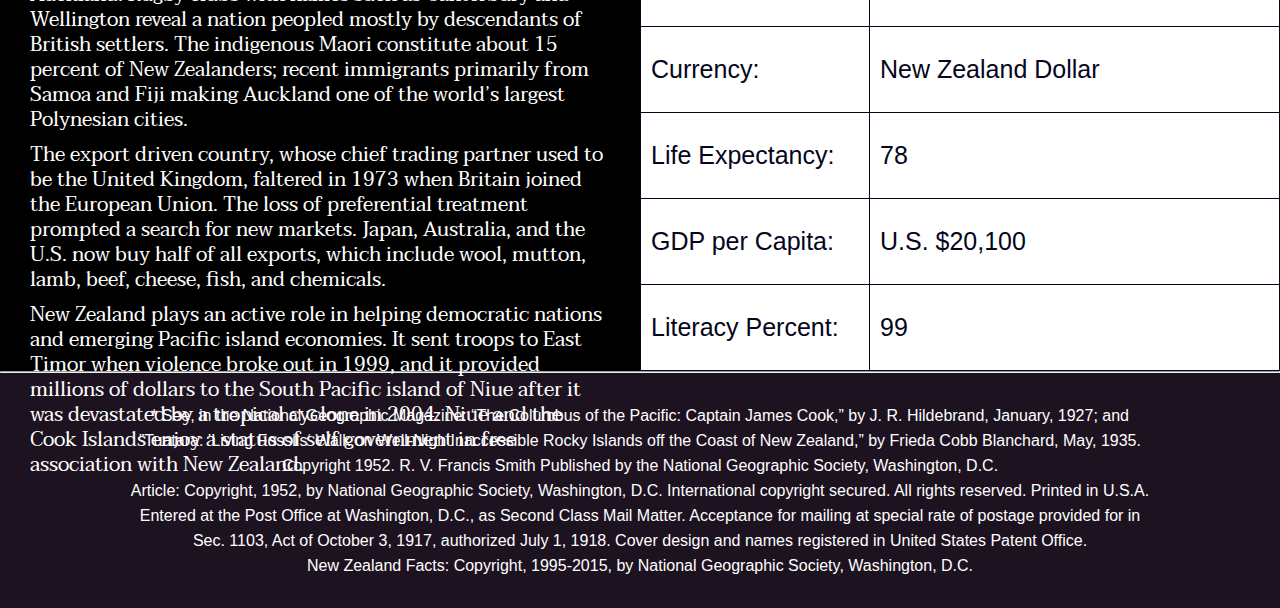
==== commit 0a0bba63: "Commit" ====
--- a/index.html
+++ b/index.html
@@ -1,5 +1,6 @@
 <!DOCTYPE html>
   <html>
+
     <head>
       <title>
 Finding an &lsquo;Extinct&rsquo; New Zealand Bird.
@@ -16,7 +17,7 @@
          <link rel="stylesheet" type="text/css" href="css/normalize.css">
          <link rel="stylesheet" type="text/css" href="css/style.css">
 </head> 
-      
+      <body>
 <header class="header">
     <ul>
         <li><a href="#extinctbird"> The Extinct Bird</a></li>
@@ -87,16 +88,14 @@
         </p>
                     
                        <img class="image" src="images/carrying-capacity.png">
+                 <h4>Estimated carrying capacity of islands with Tahake.</h4>
                     
-        <caption id="caption">
-        Estimated carrying capacity of islands with Takahe.
-        </caption>
-                    
-                    </div>
-                
+    
+                </div>
             </section>         
 
                 <section id="blockquote">
+                    <div class="quotebackground"></div>
                     <div class="space2">
         <blockquote class="blockquote">
         "It originally occurred throughout forest and grass ecosystems. Today it is restricted to alpine tussock grasslands on the mainland and feeds primarily on juices from the bases of snow tussock and a species of fern rhizome. It eats introduced grasses on the islands. It usually lays two eggs and chicks can begin breeding at the end of their first year, but usually start in their second. It is long lived, probably 14&#45;20 years."
@@ -139,45 +138,53 @@
         <p>
         Notornis Valley, in South Island's Murchison Mountains, lies only six miles from a main road; yet it hid the takahe from human sight for decades. From boyhood Dr. G. B. Orbell, an Invercargill physician, reiused to believe the creature lost. After thirty years his quest succeeded&#59; Dr. Orbell tracked the takahe to the scene of its last stand in one of the wildest parts of the Dominion.
         </p>
-
-
-        <img class="image" src="images/new-zealand.png">
-        <caption>
+                 
+                               <img class="image" src="images/new-zealand.png">
+        <h4>
         New Zealand Fiordland Shelters the Takahe, or Notornis, a Bird Long Thought Extinct
-        </caption>
-                 </div>
+        </h4>
+                  </div>   
             </section>
             
-            <section id="quest">
-                <div class="space">
-        <h2>
-        A Thirty Year Quest Begins
-        </h2>
-                    <hr>
-        <p>
-        Dr. Orbell's interest in the creature began more than thirty years ago when, as a boy, he found an old photograph showing the museum bird in a case. His mother told its story and explained that the bird was supposed to be extinct.
-        </p>
-        <p>
-        That word &ldquo;supposed&rdquo; stimulated Dr. Orbell&rsquo;s adventurous spirit, and he learned all he could about the species. From game rangers and from men who had probed the fastnesses of Fiordland, from hearsay and from stories told around campfires on numerous hunting trips, Dr. Orbell picked up fragments of information about possible takahe hiding places.
-        </p>
-        <p>
-        In 1945 Dr. Orbell built a summer home at Lake Te Anau, where two of the birds had been caught. The question of the takahe&rsquo;s existence and whereabouts was always with him, but he seldom mentioned the matter except jokingly or as a bait to catch information. In this way he learned that a man who knew the country round about always carried his rifle loaded when in a certain area.
-        </p>
-
+           
+        <section id="blockquote2">
+                    <div class="quotebackground"></div>
+                    <div class="space2">
         <blockquote class="blockquote">
         &ldquo;It might be worth &#163;400 to &#163;500,&rdquo; the man said with a knowing air.
         </blockquote>
-
-        <img class="image" src="images/bent-billiard-pipe.jpg">
-
-        <caption>
-        Dr. Orbell &#40;Right&#41; Brought the Takahe Back to Human Ken
-        </caption>
+                        </div>
+                    </section>
+        
+            
+            <div class="box_3">
+                <div class="quest">
+        <h2>
+        A Thirty Year Quest Begins
+        </h2>
+                    <hr>
+        <p>
+        Dr. Orbell's interest in the creature began more than thirty years ago when, as a boy, he found an old photograph showing the museum bird in a case. His mother told its story and explained that the bird was supposed to be extinct.
+        </p>
+        <p>
+        That word &ldquo;supposed&rdquo; stimulated Dr. Orbell&rsquo;s adventurous spirit, and he learned all he could about the species. From game rangers and from men who had probed the fastnesses of Fiordland, from hearsay and from stories told around campfires on numerous hunting trips, Dr. Orbell picked up fragments of information about possible takahe hiding places.
+        </p>
+        <p>
+        In 1945 Dr. Orbell built a summer home at Lake Te Anau, where two of the birds had been caught. The question of the takahe&rsquo;s existence and whereabouts was always with him, but he seldom mentioned the matter except jokingly or as a bait to catch information. In this way he learned that a man who knew the country round about always carried his rifle loaded when in a certain area.
+        </p>
+
                 </div>
-</section>
+</div>
+            
+            <div class="box_4">
+            <img src="images/bent-billiard-pipe.jpg">
+            </div>
+            
+            
 
             
             <section id="winter">
+                <div class="winterbackground"></div>
                 <div class="space">
         <h2>
         Severe Winters Limit Food
@@ -196,10 +203,10 @@
                 </div>
             </section>
             
-            <section id="newzealand">
-                <div class="space">
-        <h2>
-        New Zealand
+            <div class="box_1 left">
+                <div class="NZ">
+                
+                <h2> New Zealand
         </h2>
                     <hr>
         <p>
@@ -216,12 +223,8 @@
         </p>
         <p>
         New Zealand plays an active role in helping democratic nations and emerging Pacific island economies. It sent troops to East Timor when violence broke out in 1999, and it provided millions of dollars to the South Pacific island of Niue after it was devastated by a tropical cyclone in 2004. Niue and the Cook Islands enjoy a status of self government in free association with New Zealand.
-        </p>
-        <h2>
-        Fast Facts
-        </h2>
-
-        <table>
+                    </p></div></div>
+                    <div class="box_2 left"> <table>
         <tr>
         <td>
         Population&#58;
@@ -295,13 +298,17 @@
         </td>
         </tr>
         </table>
-        
-                </div>
-    </section>
-            
-            <hr>
+        </div>
+            
+            
+            
+  
+          
     
-    <footer class="footer">
+    <footer>
+        <hr>
+        <div class="footer">
+            
 <caption>
 &#42; See, in the National Geographic Magazine: &ldquo;The Columbus of the Pacific: Captain James Cook,&rdquo; by J. R. Hildebrand, January, 1927; and &rdquo;Tuatara: &rsquo;Living Fossils&lsquo; Walk on Well&#45;Nigh Inaccessible Rocky Islands off the Coast of New Zealand,&rdquo; by Frieda Cobb Blanchard, May, 1935.
 <br>
@@ -315,5 +322,7 @@
 <br>
 New Zealand Facts: Copyright, 1995&#45;2015, by National Geographic Society, Washington, D.C.
     </caption>
+            </div>
         </footer>
+            </body>
   </html>--- a/css/style.css
+++ b/css/style.css
@@ -16,11 +16,16 @@
 }
 
 .imgbackground {
-    background-image: url(../images/backgroundill.png);
+    background-image: url(../images/backgroundimg.png);
+    height: 2000px;
     background-size: cover;
     background-position: center center;
-    height: 2100px;
-    position: relative;
+    background-size: cover;
+    background-position: center;
+    background-repeat: no-repeat;
+    display: flex;
+    flex-direction: column;
+    justify-content: center;
 }
 
 .space {
@@ -30,6 +35,7 @@
 .space2 {
     padding: 200px 200px;
 }
+
 
 
 /*---
@@ -80,10 +86,18 @@
 h1, h2, h3 {
     color: white;
     font-family: 'Work Sans', sans-serif;
+    font-family: 'Work Sans', sans-serif;f
+}
+
+h4 {
+    text-align: center;
+    margin-top: 20px;
+    color: white;
+    
 }
 
 .title {
-    position: absolute; 
+   position: absolute; 
    top: 500px; 
    left: 18%; 
    width: 100%; 
@@ -122,15 +136,16 @@
 
 cite {
     position: relative; 
-    left: 820px;
-    color: white;
-}
+    left: 811px;
+    color: white;
+}
+
+
 
 hr { 
     margin: 30px 0;
 }
 
-
 /*---
 -----
 Bird
@@ -158,10 +173,15 @@
 ---*/
 
 #footspan {
-    background-color: #302239;}
+    background-color: #1D1220;
+}
 
 #footspan p {
     color: white;}
+
+#footspan caption {
+    color: white;
+}
 
 .image {
     padding-top: 50px;
@@ -170,31 +190,74 @@
     margin-right: auto;
 }
 
-caption {
+.imgcaption {
+    color: white;
+}
+
+#caption {
+    color: white;
+    text-align: center;
+}
+
+
+
+
+/*---
+-----
+Blockquote
+-----
+---*/
+
+#blockquote {
+    background-color: #010000;
+    background-image: url(../images/quotebackground1.png);
+    background-size: cover;
+    background-position: center center;
+    height: 1000px;
+    position: relative;
+}
+
+#blockquote2 {
+    background-color: #010000;
+    background-image: url(../images/quotebackground2.png);
+    background-size: cover;
+    background-position: center center;
+    height: 1000px;
+    position: relative;
+}
+
+
+
+
+/*---
+-----
+MOA
+-----
+---*/
+
+#MOA {
+    background-color: #1D1220;
+}
+
+
+
+
+.floatleft {
+    float: left;
+    max-width: 60%;
     padding-top: 30px;
-    text-align: center;
-}
-
-/*---
------
-Blockquote
------
----*/
-
-#blockquote {
-    background-color: #010000;}
-
-
-
-
-/*---
------
-MOA
------
----*/
-
-#MOA {
-    background-color: #302239;}
+}
+
+.floatright {
+    float: right;
+    max-width: 40%;
+}
+
+.hrleft {
+    margin-left: 10px;
+    max-width: 80%;
+    margin: 0 auto;
+}
 
 
 
@@ -205,8 +268,31 @@
 ---*/
 
 #quest {
-    background-color: #010000;}
-
+    background-color: #010000;
+}
+
+
+
+
+.box_3 {
+			
+			width: 50%;
+			height: 600px;
+			background-color: #010000;
+		
+		}
+		
+		.box_4 {
+			
+			width: 50%;
+			height: 600px;
+            background-color: white;
+		
+		}
+
+.quest {
+   padding: 30px; 
+}
 
 /*---
 -----
@@ -214,7 +300,18 @@
 -----
 ---*/
 
-#winter { background-color: #302239;}
+#winter
+
+{
+    background-image: url(../images/winterbackground.png);
+    background-size: cover;
+    background-position: center center;
+    height: 1000px;
+    position: relative;
+}
+
+
+
 
 
 /*---
@@ -226,10 +323,74 @@
 #newzealand {
     background-color: #010000;}
 
-
-
-
-
+.box_1 {
+			
+			width: 50%;
+			height: 800px;
+			background-color: #010000;
+		
+		}
+		
+		.box_2 {
+			
+			width: 50%;
+			height: 800px;
+            background-color: white;
+		
+		}
+		
+		.left {float: left;}
+		.right {float:right;}
+		.center {text-align: center;}
+
+.NZ {
+   padding: 30px; 
+}
+
+table tr td {
+    color: #05051c;
+}
+
+table {
+    font-size: 25px;
+    border-collapse: collapse;
+}
+
+table, th, td {
+    border: 1px solid #05051c;
+    padding: 30px 10px;
+}
+
+
+/*---
+-----
+Media Queries
+-----
+---*/
+
+@media (max-width: 1000px) {
+    .space {
+      padding: 10%;
+    }
+    
+    .space2 {
+      padding: 10%;
+    }
+    
+    .blockquote {
+ 
+        font-size: 25px;
+        } 
+    
+    .cite {
+        max-width: 10%;
+    }
+    
+    .NZ p {
+        font-size: 12px;
+    }
+    
+}
 
 
 /*---
@@ -238,10 +399,18 @@
 -----
 ---*/
 
-.footer {
-    color: aliceblue;
+footer {
     padding-top: 50px;
     padding-bottom: 30px;
     text-align: center;
-    background-color: ##010000;
+    color: white;
+    background-color: #1D1220;
+    max-width: 100%;
+    margin: 0 auto;
+    
+}
+
+.footer {
+    max-width: 80%;
+    margin: 0 auto;
 }